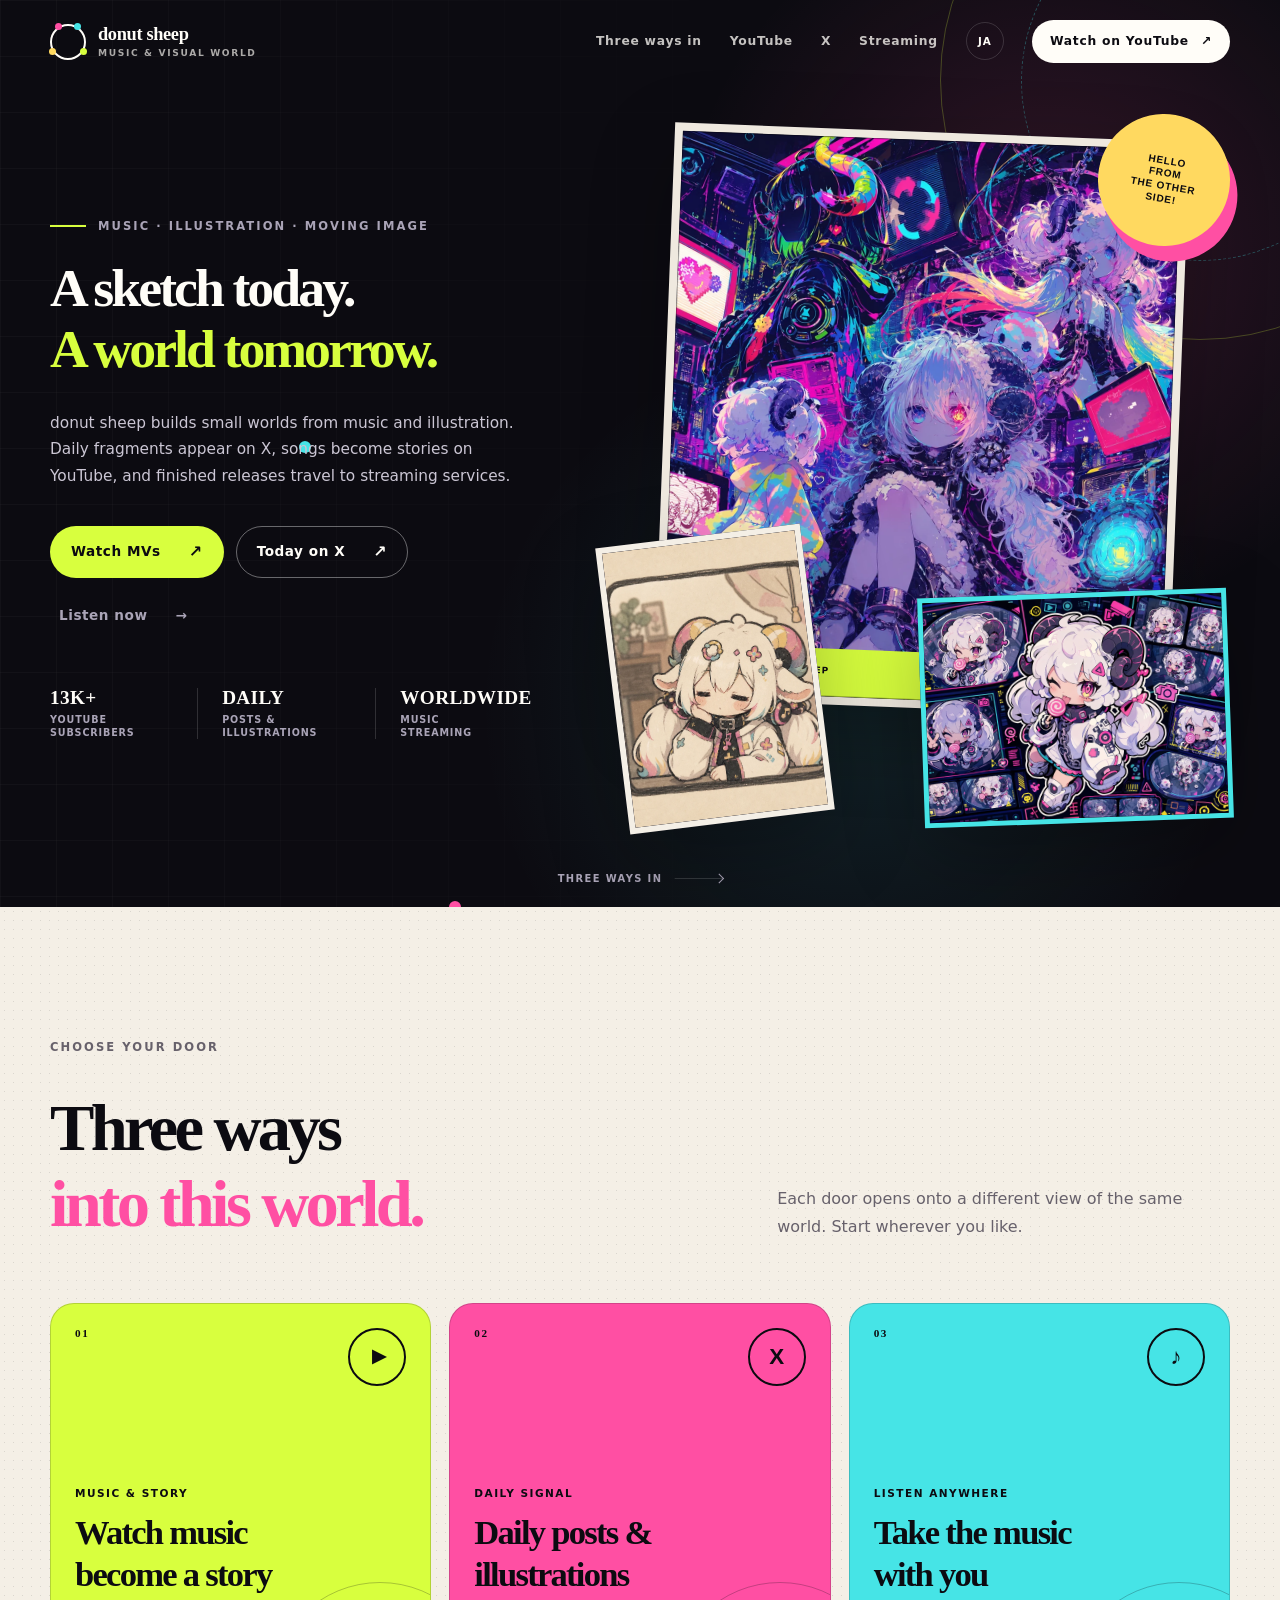
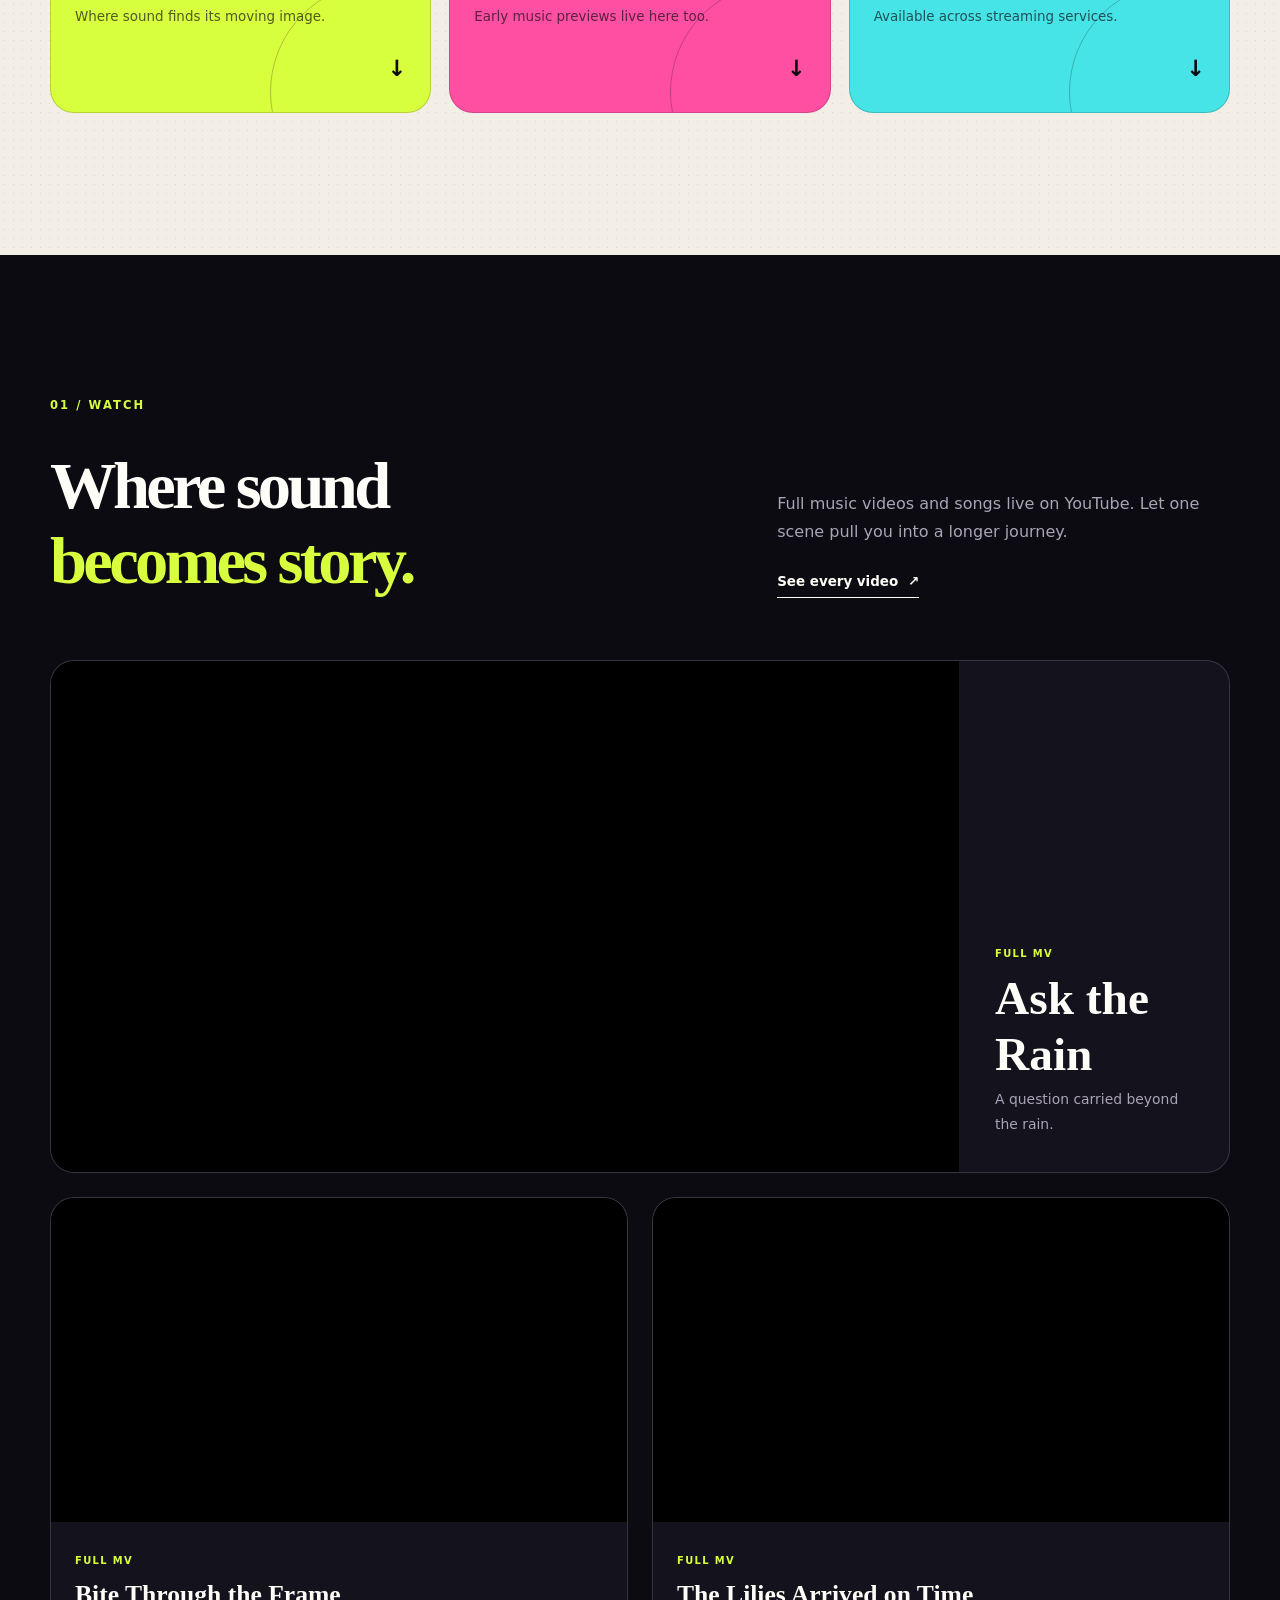
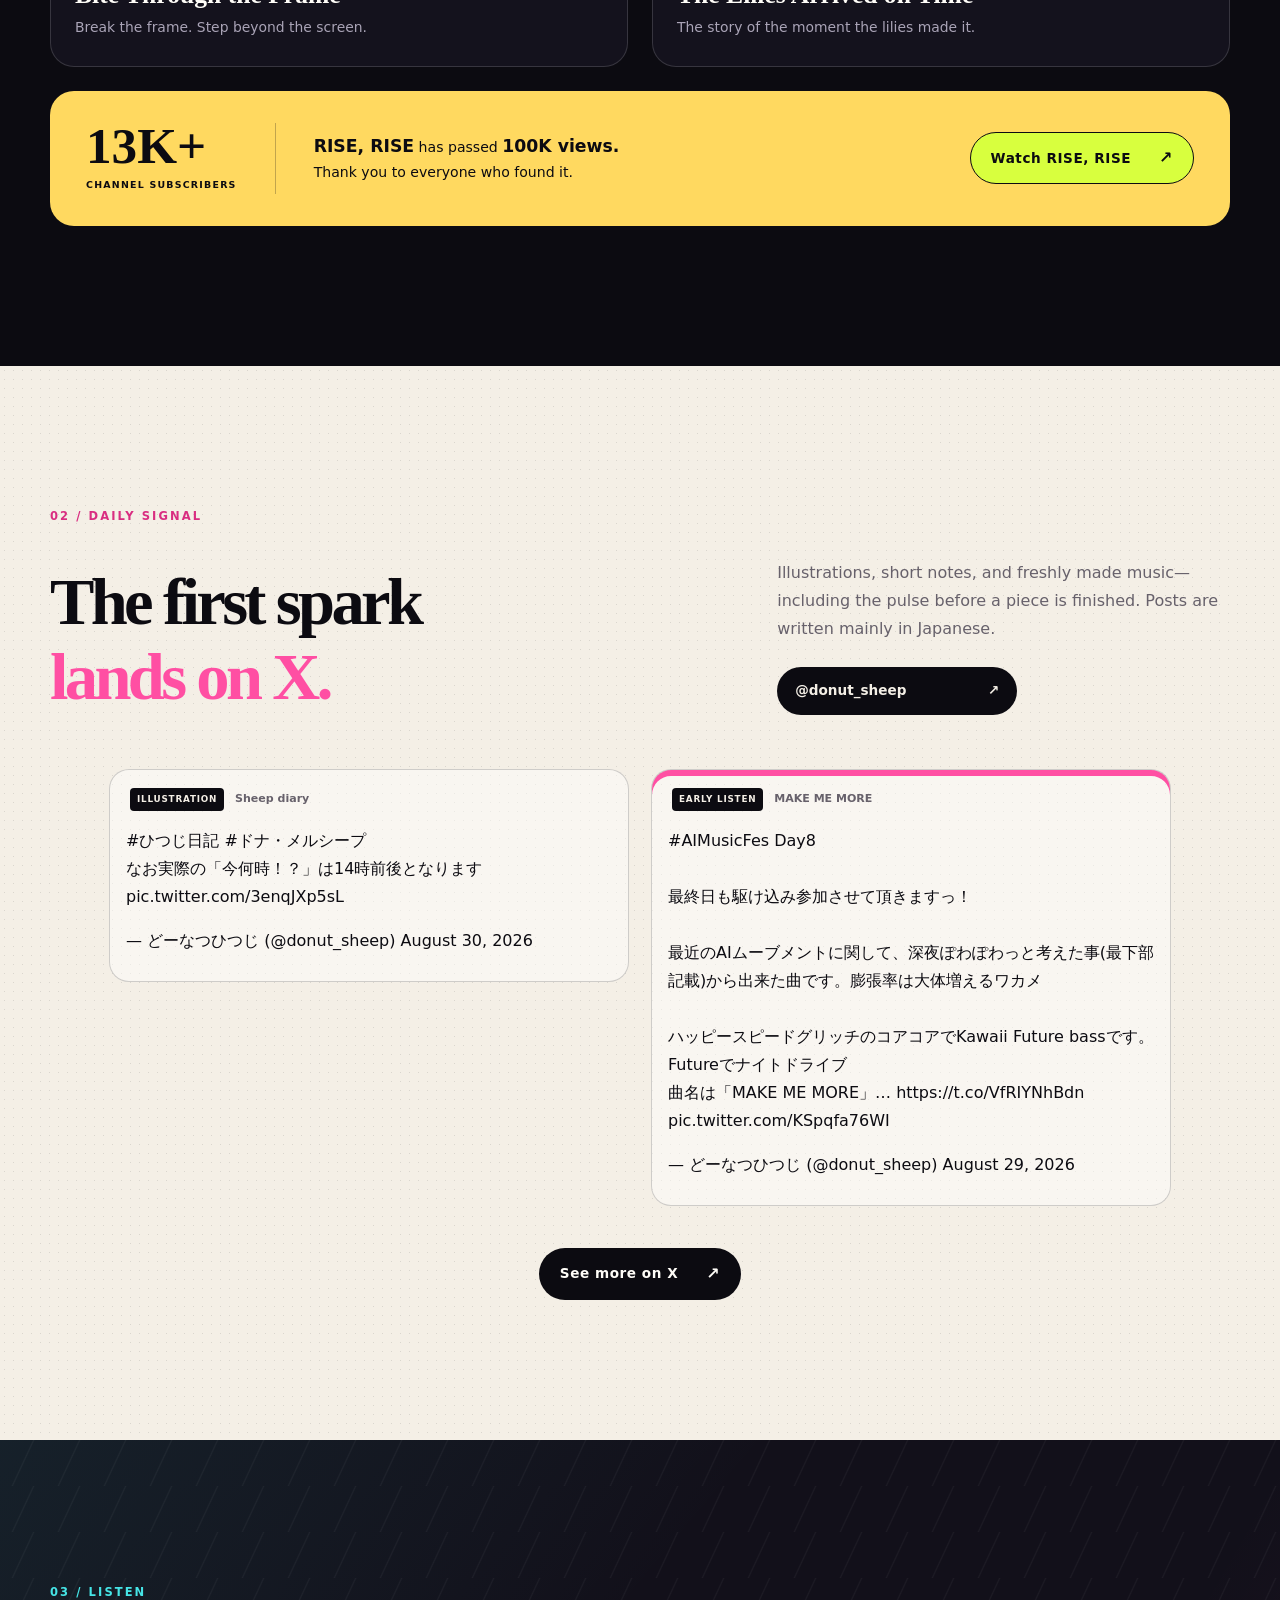
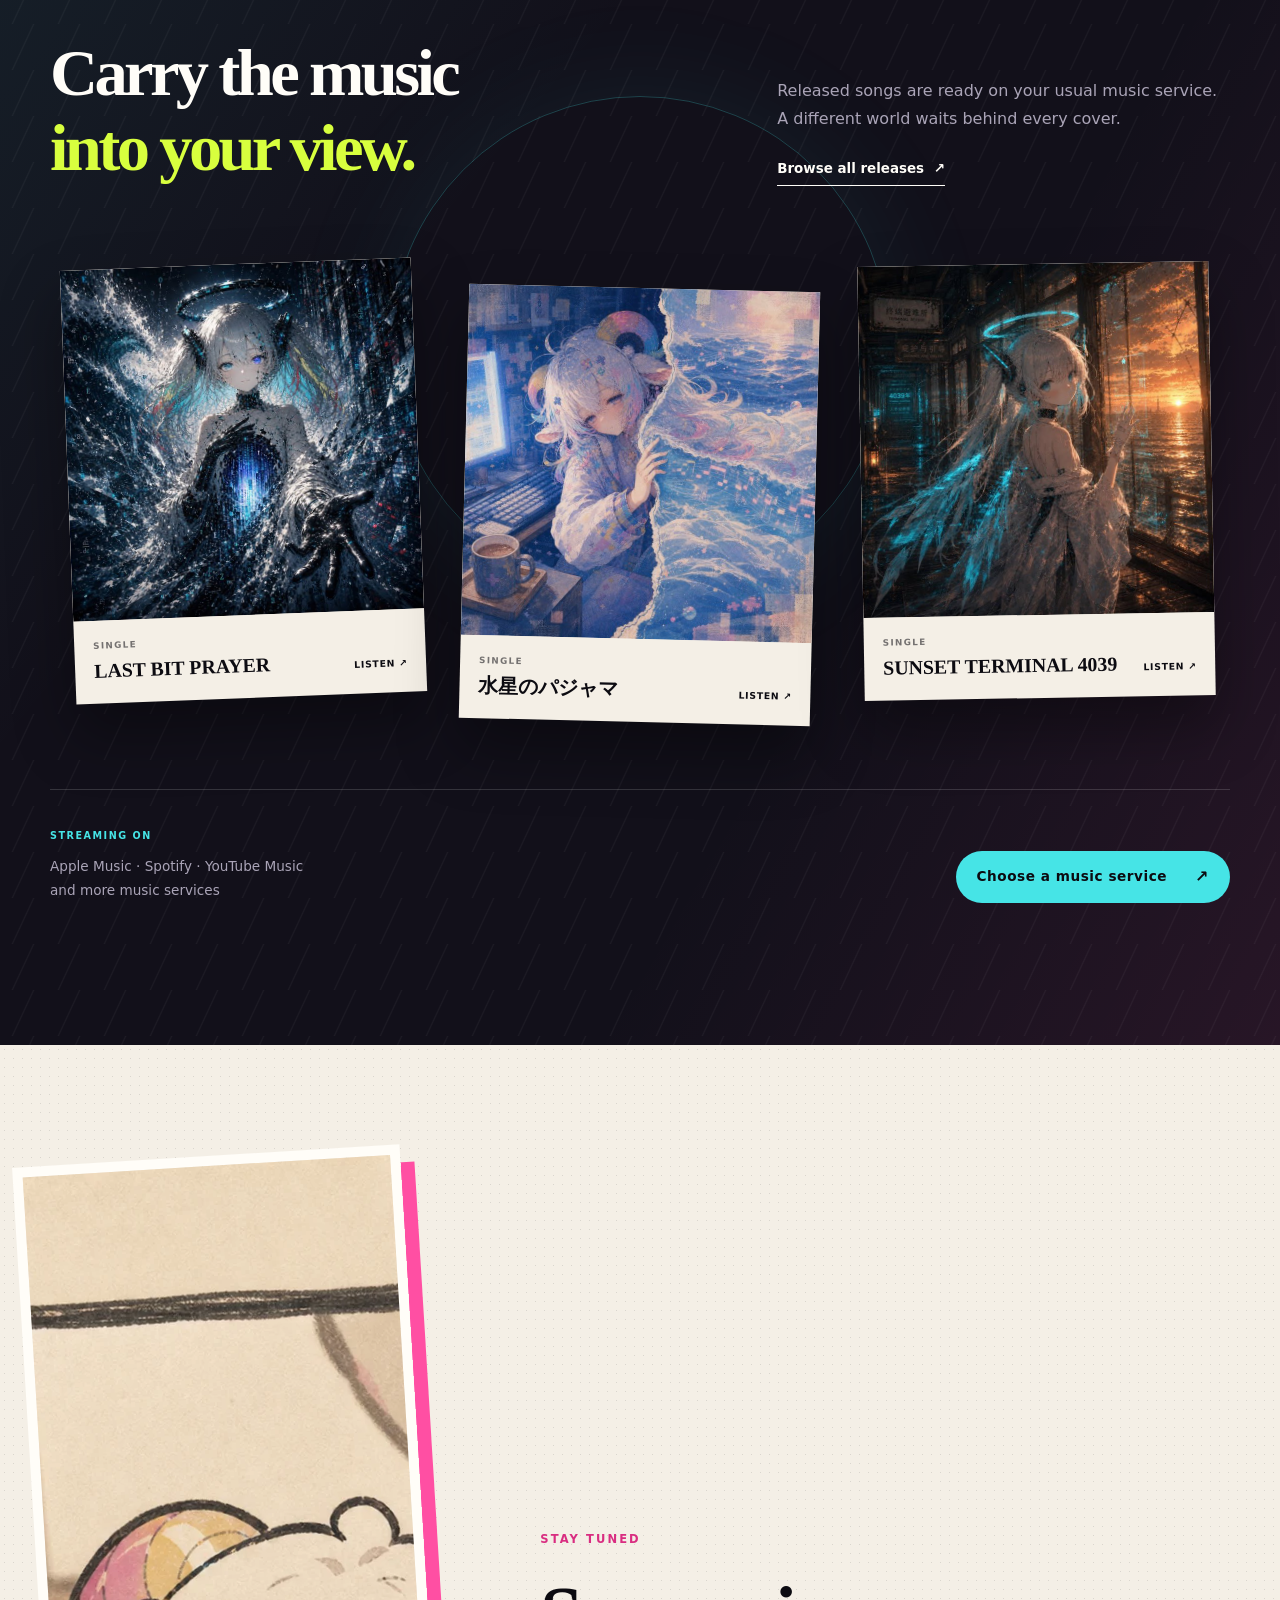
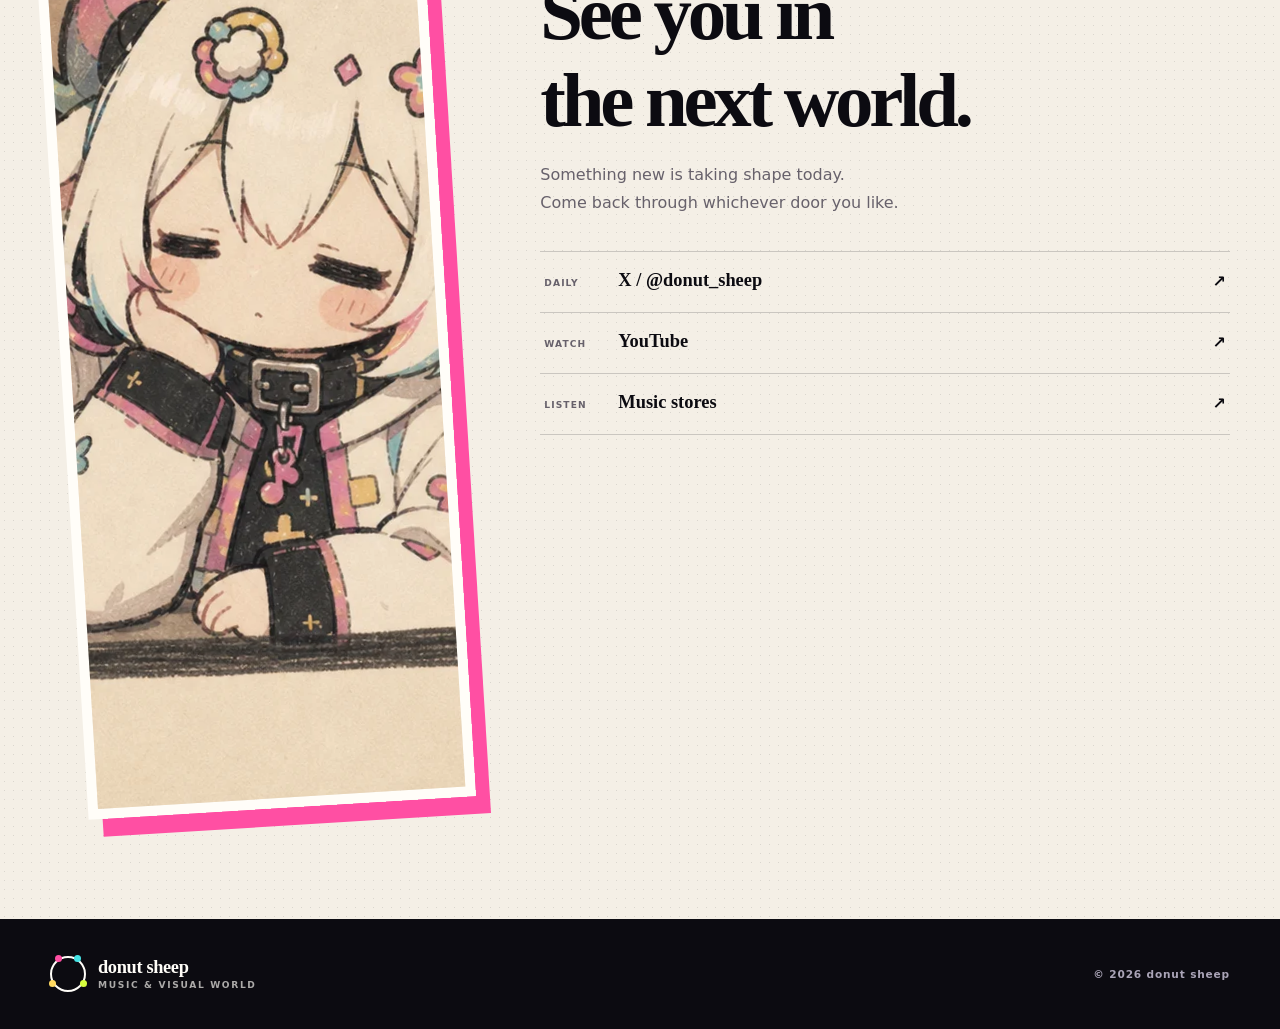
==== en/index.html @ 9e6d1c97 "feat: refocus landing page and add English version" ====
<!doctype html>
<html lang="en">
<head>
  <meta charset="utf-8">
  <meta name="viewport" content="width=device-width, initial-scale=1">
  <meta name="theme-color" content="#0b0a10">
  <meta name="description" content="The permanent portal for donut sheep: daily illustrations and early music on X, music videos on YouTube, and released songs across streaming services.">
  <meta property="og:type" content="website">
  <meta property="og:locale" content="en_US">
  <meta property="og:locale:alternate" content="ja_JP">
  <meta property="og:site_name" content="donut sheep">
  <meta property="og:title" content="donut sheep — A sketch today. A world tomorrow.">
  <meta property="og:description" content="Illustration, music videos, and streaming releases. Three ways into the world of donut sheep.">
  <meta property="og:url" content="https://donut-hitsuji.github.io/donut-sheep-activity-repo/en/">
  <meta property="og:image" content="https://donut-hitsuji.github.io/donut-sheep-activity-repo/assets/dona/dona-multiverse.webp">
  <meta name="twitter:card" content="summary_large_image">
  <meta name="twitter:title" content="donut sheep — A sketch today. A world tomorrow.">
  <meta name="twitter:description" content="X, YouTube, and music streaming. Three ways into the world of donut sheep.">
  <meta name="twitter:image" content="https://donut-hitsuji.github.io/donut-sheep-activity-repo/assets/dona/dona-multiverse.webp">
  <link rel="canonical" href="https://donut-hitsuji.github.io/donut-sheep-activity-repo/en/">
  <link rel="alternate" hreflang="ja" href="https://donut-hitsuji.github.io/donut-sheep-activity-repo/">
  <link rel="alternate" hreflang="en" href="https://donut-hitsuji.github.io/donut-sheep-activity-repo/en/">
  <link rel="alternate" hreflang="x-default" href="https://donut-hitsuji.github.io/donut-sheep-activity-repo/">
  <link rel="icon" href="../favicon.ico">
  <link rel="preload" href="../assets/dona/dona-multiverse.webp" as="image">
  <link rel="stylesheet" href="../assets/landing.css">
  <script src="../assets/landing.js" defer></script>
  <script type="application/ld+json">
  {
    "@context": "https://schema.org",
    "@type": "MusicGroup",
    "name": "donut sheep",
    "alternateName": "どーなつひつじ",
    "url": "https://donut-hitsuji.github.io/donut-sheep-activity-repo/en/",
    "image": "https://donut-hitsuji.github.io/donut-sheep-activity-repo/assets/dona/dona-multiverse.webp",
    "sameAs": [
      "https://x.com/donut_sheep",
      "https://www.youtube.com/@donutsheep_music",
      "https://www.tunecore.co.jp/artists/donut_hitsuji"
    ]
  }
  </script>
  <title>donut sheep — A sketch today. A world tomorrow.</title>
</head>
<body class="lang-en">
  <a class="skip-link" href="#main">Skip to content</a>

  <header class="site-header" data-header>
    <div class="nav-shell">
      <a class="brand" href="#top" aria-label="Back to the donut sheep home page">
        <span class="brand-mark" aria-hidden="true"><span></span></span>
        <span class="brand-copy"><strong>donut sheep</strong><small>MUSIC &amp; VISUAL WORLD</small></span>
      </a>
      <button class="nav-toggle" type="button" aria-label="Open menu" aria-expanded="false" aria-controls="site-nav" data-nav-toggle>
        <span></span><span></span>
      </button>
      <nav class="site-nav" id="site-nav" data-nav>
        <a href="#channels">Three ways in</a>
        <a href="#youtube">YouTube</a>
        <a href="#x-feed">X</a>
        <a href="#streaming">Streaming</a>
        <a class="language-switch" href="../" lang="ja" hreflang="ja" aria-label="日本語版を見る">JA</a>
        <a class="nav-cta" href="https://www.youtube.com/@donutsheep_music" target="_blank" rel="noopener">Watch on YouTube <span aria-hidden="true">↗</span></a>
      </nav>
    </div>
  </header>

  <main id="main">
    <section class="hero" id="top">
      <div class="hero-noise" aria-hidden="true"></div>
      <div class="hero-shell">
        <div class="hero-copy">
          <p class="eyebrow"><span></span> MUSIC · ILLUSTRATION · MOVING IMAGE</p>
          <h1><span>A sketch today.</span><br><em>A world tomorrow.</em></h1>
          <p class="hero-lead">donut sheep builds small worlds from music and illustration. Daily fragments appear on X, songs become stories on YouTube, and finished releases travel to streaming services.</p>
          <div class="hero-actions">
            <a class="button button-primary" href="https://www.youtube.com/@donutsheep_music" target="_blank" rel="noopener"><span>Watch MVs</span><b aria-hidden="true">↗</b></a>
            <a class="button button-outline" href="https://x.com/donut_sheep" target="_blank" rel="noopener"><span>Today on X</span><b aria-hidden="true">↗</b></a>
            <a class="button button-text" href="https://www.tunecore.co.jp/artists/donut_hitsuji" target="_blank" rel="noopener">Listen now <span aria-hidden="true">→</span></a>
          </div>
          <dl class="hero-facts" aria-label="At a glance">
            <div><dt>13K+</dt><dd>YouTube subscribers</dd></div>
            <div><dt>DAILY</dt><dd>posts &amp; illustrations</dd></div>
            <div><dt>WORLDWIDE</dt><dd>music streaming</dd></div>
          </dl>
        </div>

        <div class="hero-collage" aria-label="Illustration gallery featuring Dona Mer-Sheep">
          <figure class="collage-main">
            <img src="../assets/dona/dona-multiverse.webp" width="1254" height="1254" alt="Dona Mer-Sheep in a vivid cyber world">
            <figcaption><span>DONA / DONA MER-SHEEP</span><b>THE SIGNAL IS ON</b></figcaption>
          </figure>
          <figure class="collage-note">
            <img src="../assets/dona/dona-note.webp" width="1254" height="1254" alt="A sleepy Dona Mer-Sheep leaning inside a notebook frame" loading="lazy">
          </figure>
          <figure class="collage-signal">
            <img src="../assets/dona/dona-signal.webp" width="1536" height="1024" alt="Dona Mer-Sheep offering candy from inside a wall of monitors" loading="lazy">
          </figure>
          <p class="collage-sticker" aria-hidden="true">HELLO<br>FROM<br>THE OTHER<br>SIDE!</p>
        </div>
      </div>
      <a class="scroll-cue" href="#channels"><span>THREE WAYS IN</span><i aria-hidden="true"></i></a>
    </section>

    <section class="channels paper-section" id="channels">
      <div class="section-shell">
        <header class="section-heading section-heading-dark">
          <p class="kicker">CHOOSE YOUR DOOR</p>
          <h2>Three ways<br><em>into this world.</em></h2>
          <p>Each door opens onto a different view of the same world. Start wherever you like.</p>
        </header>
        <div class="channel-grid">
          <a class="channel-card channel-youtube" href="#youtube">
            <span class="channel-number">01</span>
            <span class="channel-icon channel-icon-play" aria-hidden="true">▶</span>
            <span class="channel-body"><small>MUSIC &amp; STORY</small><strong>Watch music<br>become a story</strong><em>Where sound finds its moving image.</em></span>
            <b class="channel-arrow" aria-hidden="true">↓</b>
          </a>
          <a class="channel-card channel-x" href="#x-feed">
            <span class="channel-number">02</span>
            <span class="channel-icon" aria-hidden="true">X</span>
            <span class="channel-body"><small>DAILY SIGNAL</small><strong>Daily posts &amp;<br>illustrations</strong><em>Early music previews live here too.</em></span>
            <b class="channel-arrow" aria-hidden="true">↓</b>
          </a>
          <a class="channel-card channel-stream" href="#streaming">
            <span class="channel-number">03</span>
            <span class="channel-icon" aria-hidden="true">♪</span>
            <span class="channel-body"><small>LISTEN ANYWHERE</small><strong>Take the music<br>with you</strong><em>Available across streaming services.</em></span>
            <b class="channel-arrow" aria-hidden="true">↓</b>
          </a>
        </div>
      </div>
    </section>

    <section class="youtube-section dark-section" id="youtube">
      <div class="section-shell">
        <header class="section-heading">
          <p class="kicker kicker-lime">01 / WATCH</p>
          <h2>Where sound<br><em>becomes story.</em></h2>
          <div class="heading-side">
            <p>Full music videos and songs live on YouTube. Let one scene pull you into a longer journey.</p>
            <a class="text-link" href="https://www.youtube.com/@donutsheep_music/videos" target="_blank" rel="noopener">See every video <span aria-hidden="true">↗</span></a>
          </div>
        </header>

        <div class="video-grid">
          <article class="video-card video-card-featured">
            <div class="video-frame"><iframe src="https://www.youtube-nocookie.com/embed/Y2SA6tWMG5c?rel=0" title="Ask the Rain music video" loading="lazy" allow="accelerometer; autoplay; clipboard-write; encrypted-media; gyroscope; picture-in-picture; web-share" referrerpolicy="strict-origin-when-cross-origin" allowfullscreen></iframe></div>
            <div class="video-meta"><span>FULL MV</span><h3>Ask the Rain</h3><p>A question carried beyond the rain.</p></div>
          </article>
          <article class="video-card">
            <div class="video-frame"><iframe src="https://www.youtube-nocookie.com/embed/vw3xwQUsNaE?rel=0" title="Bite Through the Frame music video" loading="lazy" allow="accelerometer; autoplay; clipboard-write; encrypted-media; gyroscope; picture-in-picture; web-share" referrerpolicy="strict-origin-when-cross-origin" allowfullscreen></iframe></div>
            <div class="video-meta"><span>FULL MV</span><h3>Bite Through the Frame</h3><p>Break the frame. Step beyond the screen.</p></div>
          </article>
          <article class="video-card">
            <div class="video-frame"><iframe src="https://www.youtube-nocookie.com/embed/_NtpHbxjMN4?rel=0" title="The Lilies Arrived on Time music video" loading="lazy" allow="accelerometer; autoplay; clipboard-write; encrypted-media; gyroscope; picture-in-picture; web-share" referrerpolicy="strict-origin-when-cross-origin" allowfullscreen></iframe></div>
            <div class="video-meta"><span>FULL MV</span><h3>The Lilies Arrived on Time</h3><p>The story of the moment the lilies made it.</p></div>
          </article>
        </div>

        <div class="youtube-proof">
          <div><strong>13K+</strong><span>CHANNEL SUBSCRIBERS</span></div>
          <p><strong>RISE, RISE</strong> has passed <strong>100K views.</strong><br>Thank you to everyone who found it.</p>
          <a class="button button-lime" href="https://www.youtube.com/watch?v=GRh164k-OS8" target="_blank" rel="noopener"><span>Watch RISE, RISE</span><b aria-hidden="true">↗</b></a>
        </div>
      </div>
    </section>

    <section class="x-section paper-section" id="x-feed">
      <div class="section-shell">
        <header class="section-heading section-heading-dark x-heading">
          <p class="kicker kicker-pink">02 / DAILY SIGNAL</p>
          <h2>The first spark<br><em>lands on X.</em></h2>
          <div class="heading-side">
            <p>Illustrations, short notes, and freshly made music—including the pulse before a piece is finished. Posts are written mainly in Japanese.</p>
            <a class="account-chip" href="https://x.com/donut_sheep" target="_blank" rel="noopener"><span>@donut_sheep</span><b aria-hidden="true">↗</b></a>
          </div>
        </header>

        <div class="x-post-grid">
          <article class="x-post-card">
            <p class="post-label"><span>ILLUSTRATION</span> Sheep diary</p>
            <blockquote class="twitter-tweet" data-dnt="true" data-theme="light" data-lang="en"><p lang="ja" dir="ltr"><a href="https://x.com/hashtag/%E3%81%B2%E3%81%A4%E3%81%98%E6%97%A5%E8%A8%98?src=hash&amp;ref_src=twsrc%5Etfw">#ひつじ日記</a> <a href="https://x.com/hashtag/%E3%83%89%E3%83%8A%E3%83%BB%E3%83%A1%E3%83%AB%E3%82%B7%E3%83%BC%E3%83%97?src=hash&amp;ref_src=twsrc%5Etfw">#ドナ・メルシープ</a><br>なお実際の「今何時！？」は14時前後となります <a href="https://t.co/3enqJXp5sL">pic.twitter.com/3enqJXp5sL</a></p>&mdash; どーなつひつじ (@donut_sheep) <a href="https://x.com/donut_sheep/status/2093960059017724101?ref_src=twsrc%5Etfw">August 30, 2026</a></blockquote>
          </article>
          <article class="x-post-card x-post-card-accent">
            <p class="post-label"><span>EARLY LISTEN</span> MAKE ME MORE</p>
            <blockquote class="twitter-tweet" data-dnt="true" data-theme="light" data-lang="en"><p lang="ja" dir="ltr"><a href="https://x.com/hashtag/AIMusicFes?src=hash&amp;ref_src=twsrc%5Etfw">#AIMusicFes</a> Day8<br><br>最終日も駆け込み参加させて頂きますっ！<br><br>最近のAIムーブメントに関して、深夜ぽわぽわっと考えた事(最下部記載)から出来た曲です。膨張率は大体増えるワカメ<br><br>ハッピースピードグリッチのコアコアでKawaii Future bassです。Futureでナイトドライブ<br>曲名は「MAKE ME MORE」… <a href="https://t.co/VfRIYNhBdn">https://t.co/VfRIYNhBdn</a> <a href="https://t.co/KSpqfa76WI">pic.twitter.com/KSpqfa76WI</a></p>&mdash; どーなつひつじ (@donut_sheep) <a href="https://x.com/donut_sheep/status/2093715077937664125?ref_src=twsrc%5Etfw">August 29, 2026</a></blockquote>
          </article>
        </div>
        <p class="section-center-link"><a class="button button-dark" href="https://x.com/donut_sheep" target="_blank" rel="noopener"><span>See more on X</span><b aria-hidden="true">↗</b></a></p>
      </div>
    </section>

    <section class="streaming-section" id="streaming">
      <div class="streaming-glow" aria-hidden="true"></div>
      <div class="section-shell">
        <header class="section-heading">
          <p class="kicker kicker-cyan">03 / LISTEN</p>
          <h2>Carry the music<br><em>into your view.</em></h2>
          <div class="heading-side">
            <p>Released songs are ready on your usual music service. A different world waits behind every cover.</p>
            <a class="text-link" href="https://www.tunecore.co.jp/artists/donut_hitsuji" target="_blank" rel="noopener">Browse all releases <span aria-hidden="true">↗</span></a>
          </div>
        </header>

        <div class="release-grid">
          <a class="release-card release-card-a" href="https://linkco.re/8hcnBE9p?lang=ja" target="_blank" rel="noopener">
            <span class="release-art"><img src="../assets/release-art/OLAK5uy_k2lK2apXVspgNfrH7mbXwImaehf9rbJa4.jpg" width="600" height="600" alt="LAST BIT PRAYER cover art" loading="lazy"></span>
            <span class="release-copy"><small>SINGLE</small><strong>LAST BIT PRAYER</strong><em>LISTEN ↗</em></span>
          </a>
          <a class="release-card release-card-b" href="https://linkco.re/3hMCvhb0?lang=ja" target="_blank" rel="noopener">
            <span class="release-art"><img src="../assets/release-art/OLAK5uy_lbgqALKTdUGuzrY-7KMrXE81p32pK1Hj0.jpg" width="600" height="600" alt="水星のパジャマ cover art" loading="lazy"></span>
            <span class="release-copy"><small>SINGLE</small><strong>水星のパジャマ</strong><em>LISTEN ↗</em></span>
          </a>
          <a class="release-card release-card-c" href="https://linkco.re/1Mv2DfB9?lang=ja" target="_blank" rel="noopener">
            <span class="release-art"><img src="../assets/release-art/OLAK5uy_kS2SrZ3tnEMLHogoIgh3OvYpsSu4DKW_o.jpg" width="600" height="600" alt="SUNSET TERMINAL 4039 cover art" loading="lazy"></span>
            <span class="release-copy"><small>SINGLE</small><strong>SUNSET TERMINAL 4039</strong><em>LISTEN ↗</em></span>
          </a>
        </div>

        <div class="store-cta">
          <div><span>STREAMING ON</span><p>Apple Music · Spotify · YouTube Music<br>and more music services</p></div>
          <a class="button button-cyan" href="https://www.tunecore.co.jp/artists/donut_hitsuji" target="_blank" rel="noopener"><span>Choose a music service</span><b aria-hidden="true">↗</b></a>
        </div>
      </div>
    </section>

    <section class="closing paper-section">
      <div class="closing-shell">
        <img class="closing-dona" src="../assets/dona/dona-note.webp" width="1254" height="1254" alt="Dona Mer-Sheep looking toward the viewer" loading="lazy">
        <div class="closing-copy">
          <p class="kicker kicker-pink">STAY TUNED</p>
          <h2>See you in<br>the next world.</h2>
          <p>Something new is taking shape today.<br>Come back through whichever door you like.</p>
          <div class="closing-links">
            <a href="https://x.com/donut_sheep" target="_blank" rel="noopener"><span><small>DAILY</small><strong>X / @donut_sheep</strong></span><b>↗</b></a>
            <a href="https://www.youtube.com/@donutsheep_music" target="_blank" rel="noopener"><span><small>WATCH</small><strong>YouTube</strong></span><b>↗</b></a>
            <a href="https://www.tunecore.co.jp/artists/donut_hitsuji" target="_blank" rel="noopener"><span><small>LISTEN</small><strong>Music stores</strong></span><b>↗</b></a>
          </div>
        </div>
      </div>
    </section>
  </main>

  <footer class="site-footer">
    <a class="brand footer-brand" href="#top"><span class="brand-mark" aria-hidden="true"><span></span></span><span class="brand-copy"><strong>donut sheep</strong><small>MUSIC &amp; VISUAL WORLD</small></span></a>
    <p>© <span data-year></span> donut sheep</p>
  </footer>

  <script async src="https://platform.twitter.com/widgets.js" charset="utf-8"></script>
</body>
</html>
---- assets/landing.css ----
:root {
  --ink: #0c0b11;
  --ink-soft: #181622;
  --paper: #f4efe6;
  --paper-deep: #e7dfd2;
  --white: #fffdf8;
  --muted-dark: #aaa4b7;
  --muted-paper: #67616b;
  --lime: #d8ff3e;
  --pink: #ff4fa3;
  --cyan: #46e4e6;
  --yellow: #ffd960;
  --coral: #ff704f;
  --line-dark: rgba(255, 255, 255, .15);
  --line-paper: rgba(12, 11, 17, .18);
  --shell: min(1180px, calc(100vw - 48px));
  --radius: 24px;
  --shadow: 0 28px 80px rgba(0, 0, 0, .25);
}

*, *::before, *::after { box-sizing: border-box; }

html {
  scroll-behavior: smooth;
  scroll-padding-top: 84px;
}

body {
  margin: 0;
  color: var(--white);
  background: var(--ink);
  font-family: "Yu Gothic", "Hiragino Kaku Gothic ProN", "Noto Sans JP", system-ui, sans-serif;
  font-size: 16px;
  line-height: 1.75;
  overflow-x: hidden;
  -webkit-font-smoothing: antialiased;
}

body.nav-open { overflow: hidden; }

a { color: inherit; text-decoration: none; }
img { display: block; max-width: 100%; }
button, input { font: inherit; }

.skip-link {
  position: fixed;
  top: 10px;
  left: 10px;
  z-index: 1000;
  padding: 10px 16px;
  color: var(--ink);
  background: var(--lime);
  border-radius: 999px;
  transform: translateY(-160%);
  transition: transform .2s ease;
}
.skip-link:focus { transform: none; }

.site-header {
  position: fixed;
  inset: 0 0 auto;
  z-index: 100;
  height: 84px;
  border-bottom: 1px solid transparent;
  transition: background .25s ease, border-color .25s ease, backdrop-filter .25s ease;
}

.site-header.is-scrolled {
  background: rgba(12, 11, 17, .86);
  border-color: var(--line-dark);
  backdrop-filter: blur(16px);
}

.nav-shell {
  width: var(--shell);
  height: 100%;
  margin: 0 auto;
  display: flex;
  align-items: center;
  justify-content: space-between;
  gap: 32px;
}

.brand {
  display: inline-flex;
  align-items: center;
  gap: 12px;
  min-width: max-content;
}

.brand-mark {
  width: 36px;
  height: 36px;
  display: grid;
  place-items: center;
  border: 2px solid currentColor;
  border-radius: 50%;
  position: relative;
}

.brand-mark::before,
.brand-mark::after,
.brand-mark span::before,
.brand-mark span::after {
  content: "";
  position: absolute;
  width: 7px;
  height: 7px;
  border-radius: 50%;
  background: var(--pink);
}
.brand-mark::before { top: -3px; left: 3px; }
.brand-mark::after { top: -3px; right: 3px; background: var(--cyan); }
.brand-mark span::before { bottom: 3px; left: -3px; background: var(--yellow); }
.brand-mark span::after { bottom: 3px; right: -3px; background: var(--lime); }

.brand-copy { display: grid; line-height: 1; gap: 5px; }
.brand-copy strong {
  font-family: Georgia, "Times New Roman", serif;
  font-size: 1.15rem;
  font-weight: 700;
  letter-spacing: -.02em;
}
.brand-copy small { font-size: .57rem; font-weight: 800; letter-spacing: .18em; opacity: .66; }

.site-nav { display: flex; align-items: center; gap: 28px; }
.site-nav > a { font-size: .77rem; font-weight: 700; letter-spacing: .06em; opacity: .76; transition: opacity .2s ease, color .2s ease; }
.site-nav > a:hover { opacity: 1; color: var(--lime); }
.site-nav > .language-switch {
  width: 38px;
  height: 38px;
  display: grid;
  place-items: center;
  opacity: 1;
  border: 1px solid var(--line-dark);
  border-radius: 50%;
  font-size: .65rem;
  letter-spacing: .08em;
}
.site-nav > .language-switch:hover { color: var(--ink); background: var(--cyan); border-color: var(--cyan); }
.site-nav .nav-cta {
  opacity: 1;
  padding: 11px 18px;
  color: var(--ink);
  background: var(--white);
  border-radius: 999px;
}
.site-nav .nav-cta:hover { color: var(--ink); background: var(--lime); }
.nav-cta span { margin-left: 7px; }

.nav-toggle {
  display: none;
  width: 46px;
  height: 46px;
  padding: 0;
  color: inherit;
  background: transparent;
  border: 1px solid var(--line-dark);
  border-radius: 50%;
}
.nav-toggle span { display: block; width: 19px; height: 2px; margin: 5px auto; background: currentColor; transition: transform .2s ease; }
.nav-toggle[aria-expanded="true"] span:first-child { transform: translateY(3.5px) rotate(45deg); }
.nav-toggle[aria-expanded="true"] span:last-child { transform: translateY(-3.5px) rotate(-45deg); }

.hero {
  min-height: 880px;
  position: relative;
  display: grid;
  align-items: center;
  padding: 132px 0 84px;
  isolation: isolate;
  overflow: hidden;
  background:
    radial-gradient(circle at 82% 28%, rgba(255, 79, 163, .16), transparent 30%),
    radial-gradient(circle at 67% 78%, rgba(70, 228, 230, .11), transparent 34%),
    var(--ink);
}

.hero::before {
  content: "";
  position: absolute;
  z-index: -2;
  inset: 0;
  opacity: .12;
  background-image: linear-gradient(rgba(255,255,255,.25) 1px, transparent 1px), linear-gradient(90deg, rgba(255,255,255,.25) 1px, transparent 1px);
  background-size: 56px 56px;
  mask-image: linear-gradient(90deg, #000, transparent 62%);
}

.hero-noise,
.hero-noise::before,
.hero-noise::after {
  position: absolute;
  z-index: -1;
  border-radius: 50%;
  pointer-events: none;
}
.hero-noise { width: 520px; height: 520px; right: -180px; top: -180px; border: 1px solid rgba(216,255,62,.24); }
.hero-noise::before { content: ""; width: 360px; height: 360px; inset: 80px; border: 1px dashed rgba(70,228,230,.3); }
.hero-noise::after { content: ""; width: 12px; height: 12px; left: 68px; bottom: 46px; background: var(--lime); box-shadow: -560px 620px 0 var(--pink), -710px 160px 0 var(--cyan); }

.hero-shell {
  width: var(--shell);
  margin: 0 auto;
  display: grid;
  grid-template-columns: minmax(360px, .88fr) minmax(520px, 1.12fr);
  align-items: center;
  gap: clamp(38px, 6vw, 94px);
}

.hero-copy { min-width: 0; position: relative; z-index: 3; }
.eyebrow, .kicker {
  margin: 0 0 22px;
  font-size: .72rem;
  font-weight: 900;
  letter-spacing: .18em;
}
.eyebrow { display: flex; align-items: center; gap: 12px; color: var(--muted-dark); }
.eyebrow span { display: block; width: 36px; height: 2px; background: var(--lime); }
.hero h1,
.section-heading h2,
.closing-copy h2 {
  margin: 0;
  font-family: "Yu Mincho", "Hiragino Mincho ProN", Georgia, serif;
  font-weight: 600;
  letter-spacing: -.055em;
  line-height: 1.13;
}
.hero h1 { font-size: clamp(3.25rem, 4.2vw, 4.65rem); }
.hero h1 > span,
.hero h1 > em { display: inline-block; white-space: nowrap; }
.hero h1 em, .section-heading h2 em { color: var(--lime); font-style: normal; }
.hero-lead { max-width: 590px; margin: 30px 0 0; color: #cbc6d4; font-size: clamp(.96rem, 1.2vw, 1.08rem); }

.hero-actions { display: flex; flex-wrap: wrap; align-items: center; gap: 12px; margin-top: 36px; }
.button {
  min-height: 52px;
  padding: 0 20px;
  display: inline-flex;
  align-items: center;
  justify-content: space-between;
  gap: 28px;
  border: 1px solid transparent;
  border-radius: 999px;
  font-size: .85rem;
  font-weight: 800;
  letter-spacing: .04em;
  transition: transform .2s ease, background .2s ease, color .2s ease, border-color .2s ease;
}
.button:hover { transform: translateY(-2px); }
.button b { font-size: 1rem; }
.button-primary { min-width: 148px; color: var(--ink); background: var(--lime); }
.button-primary:hover { background: var(--white); }
.button-outline { min-width: 166px; color: var(--white); border-color: rgba(255,255,255,.38); }
.button-outline:hover { color: var(--ink); background: var(--white); border-color: var(--white); }
.button-text { padding-inline: 8px; color: var(--muted-dark); }
.button-text:hover { color: var(--cyan); }

.hero-facts { display: flex; gap: 0; margin: 46px 0 0; }
.hero-facts div { min-width: 122px; padding: 0 24px; border-left: 1px solid var(--line-dark); }
.hero-facts div:first-child { padding-left: 0; border-left: 0; }
.hero-facts dt { color: var(--white); font: 800 1.2rem/1 Georgia, serif; letter-spacing: .02em; }
.hero-facts dd { margin: 7px 0 0; color: var(--muted-dark); font-size: .6rem; font-weight: 800; letter-spacing: .09em; line-height: 1.3; text-transform: uppercase; }

.hero-collage {
  height: clamp(580px, 54vw, 720px);
  display: grid;
  grid-template-columns: repeat(12, 1fr);
  grid-template-rows: repeat(12, 1fr);
  position: relative;
}
.hero-collage figure { margin: 0; position: relative; overflow: hidden; background: var(--ink-soft); box-shadow: var(--shadow); }
.hero-collage img { width: 100%; height: 100%; object-fit: cover; }
.collage-main { grid-column: 2 / 12; grid-row: 1 / 11; transform: rotate(2.2deg); border: 8px solid #efe9df; }
.collage-main::after {
  content: "";
  position: absolute;
  inset: 0;
  box-shadow: inset 0 0 0 1px rgba(0,0,0,.3);
  pointer-events: none;
}
.collage-main figcaption {
  position: absolute;
  inset: auto 0 0;
  padding: 15px 18px;
  display: flex;
  justify-content: space-between;
  gap: 12px;
  color: var(--ink);
  background: var(--lime);
  font-size: .56rem;
  font-weight: 900;
  letter-spacing: .1em;
}
.collage-main figcaption b { font-size: .65rem; }
.collage-note { grid-column: 1 / 5; grid-row: 8 / 13; z-index: 3; transform: rotate(-7deg); border: 6px solid var(--paper); }
.collage-signal { grid-column: 7 / 13; grid-row: 9 / 13; z-index: 4; transform: rotate(-2deg); border: 5px solid var(--cyan); }
.collage-sticker {
  grid-column: 9 / 13;
  grid-row: 1 / 4;
  z-index: 5;
  width: 132px;
  height: 132px;
  margin: -18px 0 0 auto;
  display: grid;
  place-content: center;
  color: var(--ink);
  background: var(--yellow);
  border-radius: 50%;
  font: 900 .63rem/1.25 "Yu Gothic", sans-serif;
  letter-spacing: .08em;
  text-align: center;
  transform: rotate(10deg);
  box-shadow: 10px 14px 0 var(--pink);
}

.scroll-cue {
  position: absolute;
  left: 50%;
  bottom: 20px;
  transform: translateX(-50%);
  display: flex;
  align-items: center;
  gap: 12px;
  color: var(--muted-dark);
  font-size: .62rem;
  font-weight: 800;
  letter-spacing: .14em;
}
.scroll-cue i { width: 48px; height: 1px; background: var(--line-dark); position: relative; }
.scroll-cue i::after { content: ""; position: absolute; right: 0; top: -3px; width: 7px; height: 7px; border-right: 1px solid; border-bottom: 1px solid; transform: rotate(-45deg); }

.section-shell { width: var(--shell); margin: 0 auto; }
.paper-section {
  color: var(--ink);
  background-color: var(--paper);
  background-image: radial-gradient(rgba(12, 11, 17, .11) .7px, transparent .7px);
  background-size: 9px 9px;
}
.dark-section { background: var(--ink); }

.channels { padding: 130px 0 142px; }
.section-heading {
  margin-bottom: 62px;
  display: grid;
  grid-template-columns: 1.2fr .8fr;
  align-items: end;
  gap: 48px;
}
.section-heading .kicker { grid-column: 1 / -1; margin-bottom: -15px; color: var(--muted-dark); }
.section-heading h2 { font-size: clamp(2.9rem, 5.2vw, 5.6rem); }
.section-heading > p:last-child,
.heading-side > p { max-width: 470px; margin: 0; color: var(--muted-dark); }
.section-heading-dark .kicker,
.section-heading-dark > p:last-child,
.section-heading-dark .heading-side > p { color: var(--muted-paper); }
.section-heading-dark h2 em { color: var(--pink); }
.heading-side { display: grid; gap: 24px; justify-items: start; }
.kicker-lime { color: var(--lime) !important; }
.kicker-pink { color: #d92d81 !important; }
.kicker-cyan { color: var(--cyan) !important; }

.channel-grid { display: grid; grid-template-columns: repeat(3, 1fr); gap: 18px; }
.channel-card {
  min-height: 410px;
  padding: 24px;
  display: grid;
  grid-template-columns: 1fr auto;
  grid-template-rows: auto 1fr auto;
  position: relative;
  overflow: hidden;
  border: 1px solid var(--line-paper);
  border-radius: var(--radius);
  transition: transform .25s ease, box-shadow .25s ease;
}
.channel-card::before { content: ""; position: absolute; inset: auto -60px -90px auto; width: 220px; height: 220px; border: 1px solid rgba(12,11,17,.24); border-radius: 50%; }
.channel-card:hover { transform: translateY(-8px) rotate(-.35deg); box-shadow: 0 24px 50px rgba(12,11,17,.14); }
.channel-x { background: var(--pink); }
.channel-youtube { background: var(--lime); }
.channel-stream { background: var(--cyan); }
.channel-number { font: 800 .7rem/1 Georgia, serif; letter-spacing: .14em; }
.channel-icon { width: 58px; height: 58px; display: grid; place-items: center; border: 2px solid var(--ink); border-radius: 50%; font: 900 1.4rem/1 Arial, sans-serif; }
.channel-icon-play { padding-left: 4px; font-size: 1.1rem; }
.channel-body { grid-column: 1 / -1; align-self: end; display: grid; gap: 10px; }
.channel-body small { font-size: .66rem; font-weight: 900; letter-spacing: .14em; }
.channel-body strong { font-family: "Yu Mincho", serif; font-size: clamp(2rem, 2.7vw, 2.75rem); line-height: 1.2; letter-spacing: -.05em; }
.channel-body em { font-style: normal; font-size: .84rem; opacity: .67; }
.channel-arrow { grid-column: 2; justify-self: end; margin-top: 20px; font-size: 1.4rem; }

.youtube-section { padding: 140px 0; }
.text-link { display: inline-flex; gap: 10px; align-items: center; padding-bottom: 4px; border-bottom: 1px solid currentColor; font-size: .84rem; font-weight: 800; }
.text-link:hover { color: var(--lime); }
.video-grid { display: grid; grid-template-columns: repeat(2, 1fr); gap: 24px; }
.video-card { overflow: hidden; background: #14121d; border: 1px solid var(--line-dark); border-radius: var(--radius); }
.video-card-featured { grid-column: 1 / -1; display: grid; grid-template-columns: minmax(0, 1.55fr) minmax(270px, .45fr); }
.video-frame { aspect-ratio: 16 / 9; background: #000; }
.video-frame iframe { width: 100%; height: 100%; display: block; border: 0; }
.video-meta { padding: 23px 24px 27px; }
.video-card-featured .video-meta { padding: 36px; display: flex; flex-direction: column; justify-content: flex-end; }
.video-meta span { color: var(--lime); font-size: .62rem; font-weight: 900; letter-spacing: .14em; }
.video-meta h3 { margin: 7px 0 4px; font: 700 clamp(1.25rem, 2vw, 2rem)/1.2 Georgia, serif; }
.video-card-featured .video-meta h3 { font-size: clamp(2.1rem, 3.7vw, 4rem); }
.video-meta p { margin: 0; color: var(--muted-dark); font-size: .87rem; }

.youtube-proof {
  margin-top: 24px;
  padding: 32px 36px;
  display: grid;
  grid-template-columns: auto 1fr auto;
  align-items: center;
  gap: 38px;
  color: var(--ink);
  background: var(--yellow);
  border-radius: var(--radius);
}
.youtube-proof > div { display: grid; border-right: 1px solid rgba(12,11,17,.25); padding-right: 38px; }
.youtube-proof > div strong { font: 800 clamp(2.5rem, 4vw, 4.3rem)/.9 Georgia, serif; }
.youtube-proof > div span { margin-top: 8px; font-size: .59rem; font-weight: 900; letter-spacing: .13em; }
.youtube-proof p { margin: 0; font-size: .88rem; line-height: 1.7; }
.youtube-proof p strong { font-size: 1.08rem; }
.button-lime { color: var(--ink); background: var(--lime); border-color: var(--ink); }
.button-lime:hover { background: var(--white); }

.x-section { padding: 140px 0; }
.x-heading { margin-bottom: 54px; }
.account-chip { display: flex; align-items: center; justify-content: space-between; gap: 44px; min-width: 240px; padding: 12px 18px; color: var(--paper); background: var(--ink); border-radius: 999px; font-size: .85rem; font-weight: 900; }
.account-chip:hover { background: #d92d81; }
.x-post-grid { display: grid; grid-template-columns: repeat(2, minmax(0, 520px)); justify-content: center; gap: 22px; align-items: start; }
.x-post-card { min-width: 0; padding: 18px 16px 10px; background: rgba(255,255,255,.46); border: 1px solid var(--line-paper); border-radius: 20px; }
.x-post-card-accent { box-shadow: inset 0 6px 0 var(--pink); }
.post-label { margin: 0 4px 12px; font-size: .69rem; font-weight: 800; color: var(--muted-paper); }
.post-label span { display: inline-block; margin-right: 7px; padding: 4px 7px; color: var(--paper); background: var(--ink); border-radius: 4px; font-size: .55rem; letter-spacing: .09em; }
.twitter-tweet { margin-inline: auto !important; }
.section-center-link { margin: 42px 0 0; text-align: center; }
.button-dark { min-width: 190px; color: var(--white); background: var(--ink); }
.button-dark:hover { color: var(--ink); background: var(--pink); }

.streaming-section {
  position: relative;
  padding: 142px 0;
  overflow: hidden;
  background:
    linear-gradient(130deg, rgba(70,228,230,.08), transparent 34%),
    linear-gradient(300deg, rgba(255,79,163,.09), transparent 35%),
    #12101a;
}
.streaming-section::before { content: ""; position: absolute; inset: 0; opacity: .09; background-image: linear-gradient(115deg, transparent 48%, rgba(255,255,255,.5) 50%, transparent 52%); background-size: 46px 46px; }
.streaming-section .section-shell { position: relative; z-index: 2; }
.streaming-glow { position: absolute; width: 500px; height: 500px; left: 50%; top: 42%; border: 1px solid rgba(70,228,230,.24); border-radius: 50%; transform: translate(-50%,-50%); box-shadow: 0 0 120px rgba(70,228,230,.08); }
.release-grid { display: grid; grid-template-columns: repeat(3, 1fr); gap: clamp(20px, 3.5vw, 48px); padding: 16px 18px 30px; }
.release-card { min-width: 0; display: grid; color: var(--ink); background: var(--paper); box-shadow: 0 30px 60px rgba(0,0,0,.36); transition: transform .25s ease; }
.release-card:hover { transform: translateY(-10px) rotate(0deg) !important; }
.release-card-a { transform: rotate(-2.2deg); }
.release-card-b { transform: translateY(24px) rotate(1.4deg); }
.release-card-c { transform: rotate(-1deg); }
.release-art { aspect-ratio: 1; overflow: hidden; }
.release-art img { width: 100%; height: 100%; object-fit: cover; transition: transform .4s ease; }
.release-card:hover .release-art img { transform: scale(1.035); }
.release-copy { display: grid; grid-template-columns: 1fr auto; gap: 5px 12px; padding: 18px 19px 20px; }
.release-copy small { grid-column: 1 / -1; font-size: .55rem; font-weight: 900; letter-spacing: .15em; opacity: .55; }
.release-copy strong { min-width: 0; overflow-wrap: anywhere; font: 800 clamp(1rem, 1.55vw, 1.4rem)/1.2 Georgia, serif; }
.release-copy em { align-self: end; font-style: normal; font-size: .58rem; font-weight: 900; letter-spacing: .08em; }
.store-cta { margin-top: 62px; padding-top: 30px; display: flex; align-items: flex-end; justify-content: space-between; gap: 32px; border-top: 1px solid var(--line-dark); }
.store-cta > div > span { color: var(--cyan); font-size: .6rem; font-weight: 900; letter-spacing: .16em; }
.store-cta p { margin: 7px 0 0; color: var(--muted-dark); font-size: .85rem; }
.button-cyan { min-width: 212px; color: var(--ink); background: var(--cyan); }
.button-cyan:hover { background: var(--white); }

.closing { padding: 110px 0; }
.closing-shell { width: var(--shell); margin: 0 auto; display: grid; grid-template-columns: minmax(300px, .72fr) 1.28fr; align-items: center; gap: clamp(46px, 8vw, 120px); }
.closing-dona { width: min(100%, 440px); aspect-ratio: 1; object-fit: cover; border: 10px solid var(--white); box-shadow: 14px 18px 0 var(--pink); transform: rotate(-3.5deg); }
.closing-copy h2 { font-size: clamp(3.2rem, 6vw, 6.2rem); }
.closing-copy > p:not(.kicker) { color: var(--muted-paper); }
.closing-links { margin-top: 34px; border-top: 1px solid var(--line-paper); }
.closing-links a { display: flex; align-items: center; justify-content: space-between; gap: 24px; padding: 16px 4px; border-bottom: 1px solid var(--line-paper); transition: padding .2s ease, color .2s ease; }
.closing-links a:hover { padding-inline: 12px; color: #d92d81; }
.closing-links span { display: flex; align-items: baseline; gap: 20px; }
.closing-links small { width: 54px; font-size: .57rem; font-weight: 900; letter-spacing: .12em; color: var(--muted-paper); }
.closing-links strong { font: 800 1.15rem/1 Georgia, serif; }

.site-footer { width: var(--shell); min-height: 110px; margin: 0 auto; display: flex; align-items: center; justify-content: space-between; color: var(--muted-dark); }
.footer-brand { color: var(--white); }
.site-footer p { font-size: .66rem; font-weight: 700; letter-spacing: .08em; }

@media (max-width: 1080px) {
  .site-nav { gap: 18px; }
  .site-nav > a:not(.nav-cta):not(.language-switch) { display: none; }
  .hero-shell { grid-template-columns: .88fr 1.12fr; gap: 28px; }
  .hero-facts div { min-width: 105px; padding-inline: 16px; }
  .channel-card { min-height: 370px; }
  .video-card-featured { grid-template-columns: 1.35fr .65fr; }
}

@media (max-width: 860px) {
  :root { --shell: min(100% - 32px, 680px); }
  .site-header { height: 72px; }
  .nav-toggle { display: block; z-index: 3; }
  .site-nav {
    position: fixed;
    inset: 0;
    display: flex;
    flex-direction: column;
    justify-content: center;
    align-items: stretch;
    gap: 0;
    padding: 90px max(24px, calc((100vw - 620px) / 2));
    background: rgba(12,11,17,.98);
    transform: translateX(100%);
    transition: transform .25s ease;
  }
  .site-nav.is-open { transform: none; }
  .site-nav > a:not(.nav-cta) { display: flex; padding: 17px 4px; border-bottom: 1px solid var(--line-dark); font: 700 1.4rem/1.3 Georgia, serif; opacity: 1; }
  .site-nav > .language-switch { width: auto; height: auto; border-width: 0 0 1px; border-radius: 0; }
  .site-nav .nav-cta { margin-top: 28px; justify-content: center; }
  .hero { min-height: auto; padding-top: 118px; padding-bottom: 100px; }
  .hero-shell { grid-template-columns: minmax(0, 1fr); gap: 48px; }
  .hero-copy { max-width: 650px; }
  .hero-collage { width: min(100%, 640px); height: 620px; margin: 0 auto; }
  .hero h1 { font-size: clamp(3.1rem, 8vw, 4.2rem); }
  .section-heading { grid-template-columns: 1fr; gap: 24px; }
  .section-heading .kicker { margin-bottom: 0; }
  .channel-grid { grid-template-columns: 1fr; }
  .channel-card { min-height: 310px; }
  .video-card-featured { grid-template-columns: 1fr; }
  .video-card-featured .video-meta { padding: 24px; }
  .video-card-featured .video-meta h3 { font-size: 2.4rem; }
  .youtube-proof { grid-template-columns: 1fr 1fr; }
  .youtube-proof > div { border-right: 0; padding-right: 0; }
  .youtube-proof .button { grid-column: 1 / -1; }
  .x-post-grid { grid-template-columns: 1fr; }
  .x-post-card { padding-inline: 20px; }
  .release-grid { grid-template-columns: repeat(3, minmax(0, 1fr)); gap: 16px; padding-inline: 0; }
  .release-copy { grid-template-columns: 1fr; }
  .release-copy em { display: none; }
  .closing-shell { grid-template-columns: .85fr 1.15fr; gap: 50px; }
}

@media (max-width: 620px) {
  :root { --shell: calc(100vw - 24px); --radius: 18px; }
  html { scroll-padding-top: 72px; }
  .brand-copy small { letter-spacing: .1em; }
  .hero { padding: 104px 0 86px; }
  .eyebrow { font-size: .62rem; }
  .hero h1 { font-size: clamp(2.45rem, 11vw, 3rem); }
  .hero-lead { margin-top: 22px; font-size: .92rem; }
  .hero-actions { align-items: stretch; }
  .hero-actions { display: grid; grid-template-columns: minmax(0, 1fr) minmax(0, 1fr); }
  .hero-actions .button-primary,
  .hero-actions .button-outline { flex: 1 1 44%; min-width: 0; gap: 10px; }
  .hero-actions .button-text { grid-column: 1 / -1; justify-content: flex-start; }
  .hero-facts { display: grid; grid-template-columns: repeat(3, 1fr); }
  .hero-facts div { min-width: 0; padding-inline: 10px; }
  .hero-facts dt { font-size: 1rem; }
  .hero-facts dd { font-size: .49rem; overflow-wrap: anywhere; }
  .hero-collage { height: 475px; }
  .collage-main { grid-column: 2 / 13; grid-row: 1 / 11; border-width: 5px; }
  .collage-note { grid-column: 1 / 6; grid-row: 8 / 13; border-width: 4px; }
  .collage-signal { grid-column: 7 / 13; grid-row: 9 / 13; border-width: 3px; }
  .collage-sticker { grid-column: 9 / 13; width: 90px; height: 90px; font-size: .48rem; box-shadow: 6px 8px 0 var(--pink); }
  .collage-main figcaption { padding: 9px 10px; font-size: .45rem; }
  .collage-main figcaption b { display: none; }
  .scroll-cue { display: none; }
  .channels, .youtube-section, .x-section, .streaming-section { padding: 92px 0; }
  .section-heading { margin-bottom: 38px; }
  .section-heading h2 { font-size: clamp(2.65rem, 13vw, 4rem); }
  .section-heading > p:last-child, .heading-side > p { font-size: .9rem; }
  .channel-card { min-height: 285px; padding: 20px; }
  .channel-body strong { font-size: 2.05rem; }
  .video-grid { grid-template-columns: 1fr; gap: 16px; }
  .video-card-featured { grid-column: auto; }
  .video-card-featured .video-meta h3 { font-size: 2rem; }
  .video-meta { padding: 18px; }
  .youtube-proof { padding: 25px 22px; grid-template-columns: 1fr; gap: 18px; }
  .youtube-proof .button { grid-column: auto; }
  .account-chip { min-width: min(100%, 240px); }
  .x-post-card { padding: 14px 8px 8px; }
  .post-label { margin-inline: 8px; }
  .release-grid { grid-template-columns: 1fr; gap: 34px; padding: 4px 18px 26px; }
  .release-card { transform: none; }
  .release-card-b { transform: none; }
  .release-copy { grid-template-columns: 1fr auto; }
  .release-copy em { display: inline; }
  .store-cta { margin-top: 34px; flex-direction: column; align-items: stretch; }
  .button-cyan { width: 100%; }
  .closing { padding: 84px 0 92px; }
  .closing-shell { grid-template-columns: 1fr; gap: 46px; }
  .closing-dona { width: calc(100% - 32px); margin: 0 auto; border-width: 7px; box-shadow: 9px 12px 0 var(--pink); }
  .closing-copy h2 { font-size: 3.2rem; }
  .closing-links span { gap: 10px; }
  .closing-links small { width: 45px; }
  .site-footer { min-height: 140px; flex-direction: column; justify-content: center; gap: 16px; }
}

@media (prefers-reduced-motion: reduce) {
  html { scroll-behavior: auto; }
  *, *::before, *::after { transition-duration: .01ms !important; animation-duration: .01ms !important; animation-iteration-count: 1 !important; }
}
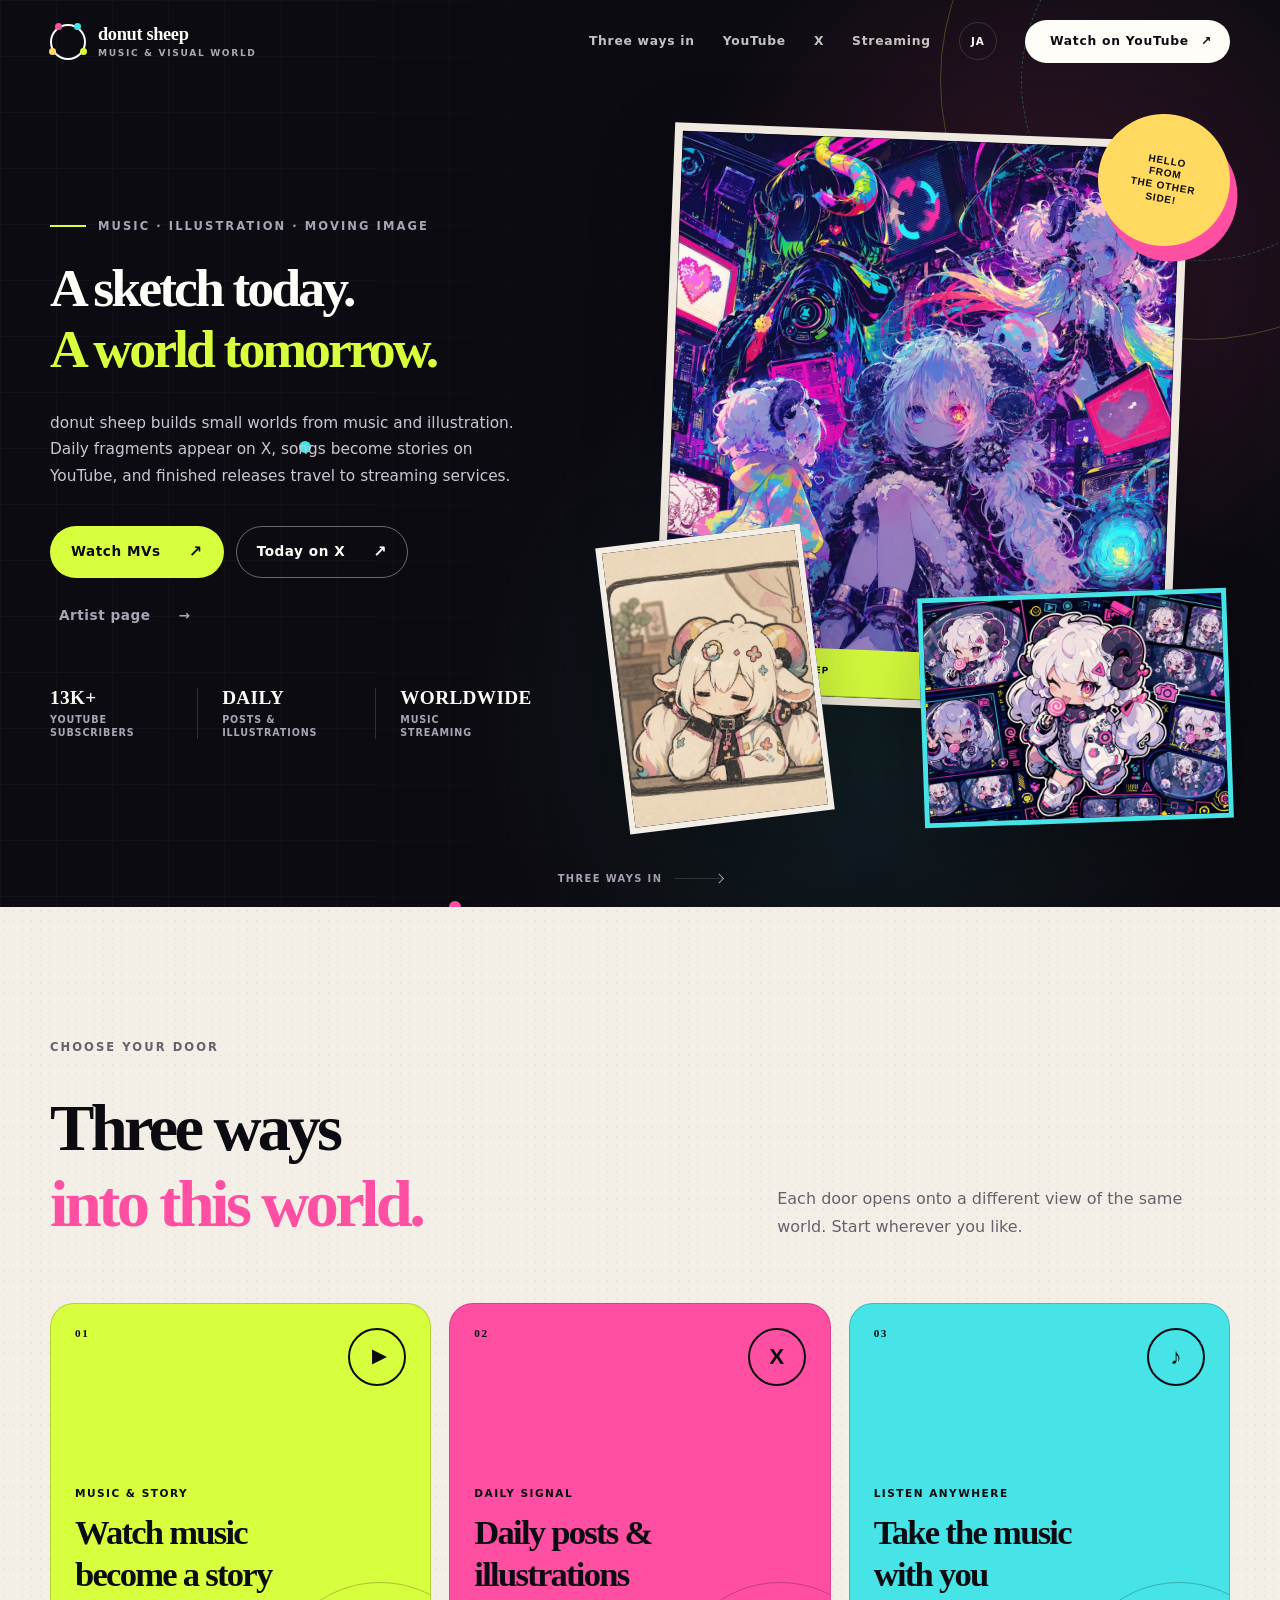
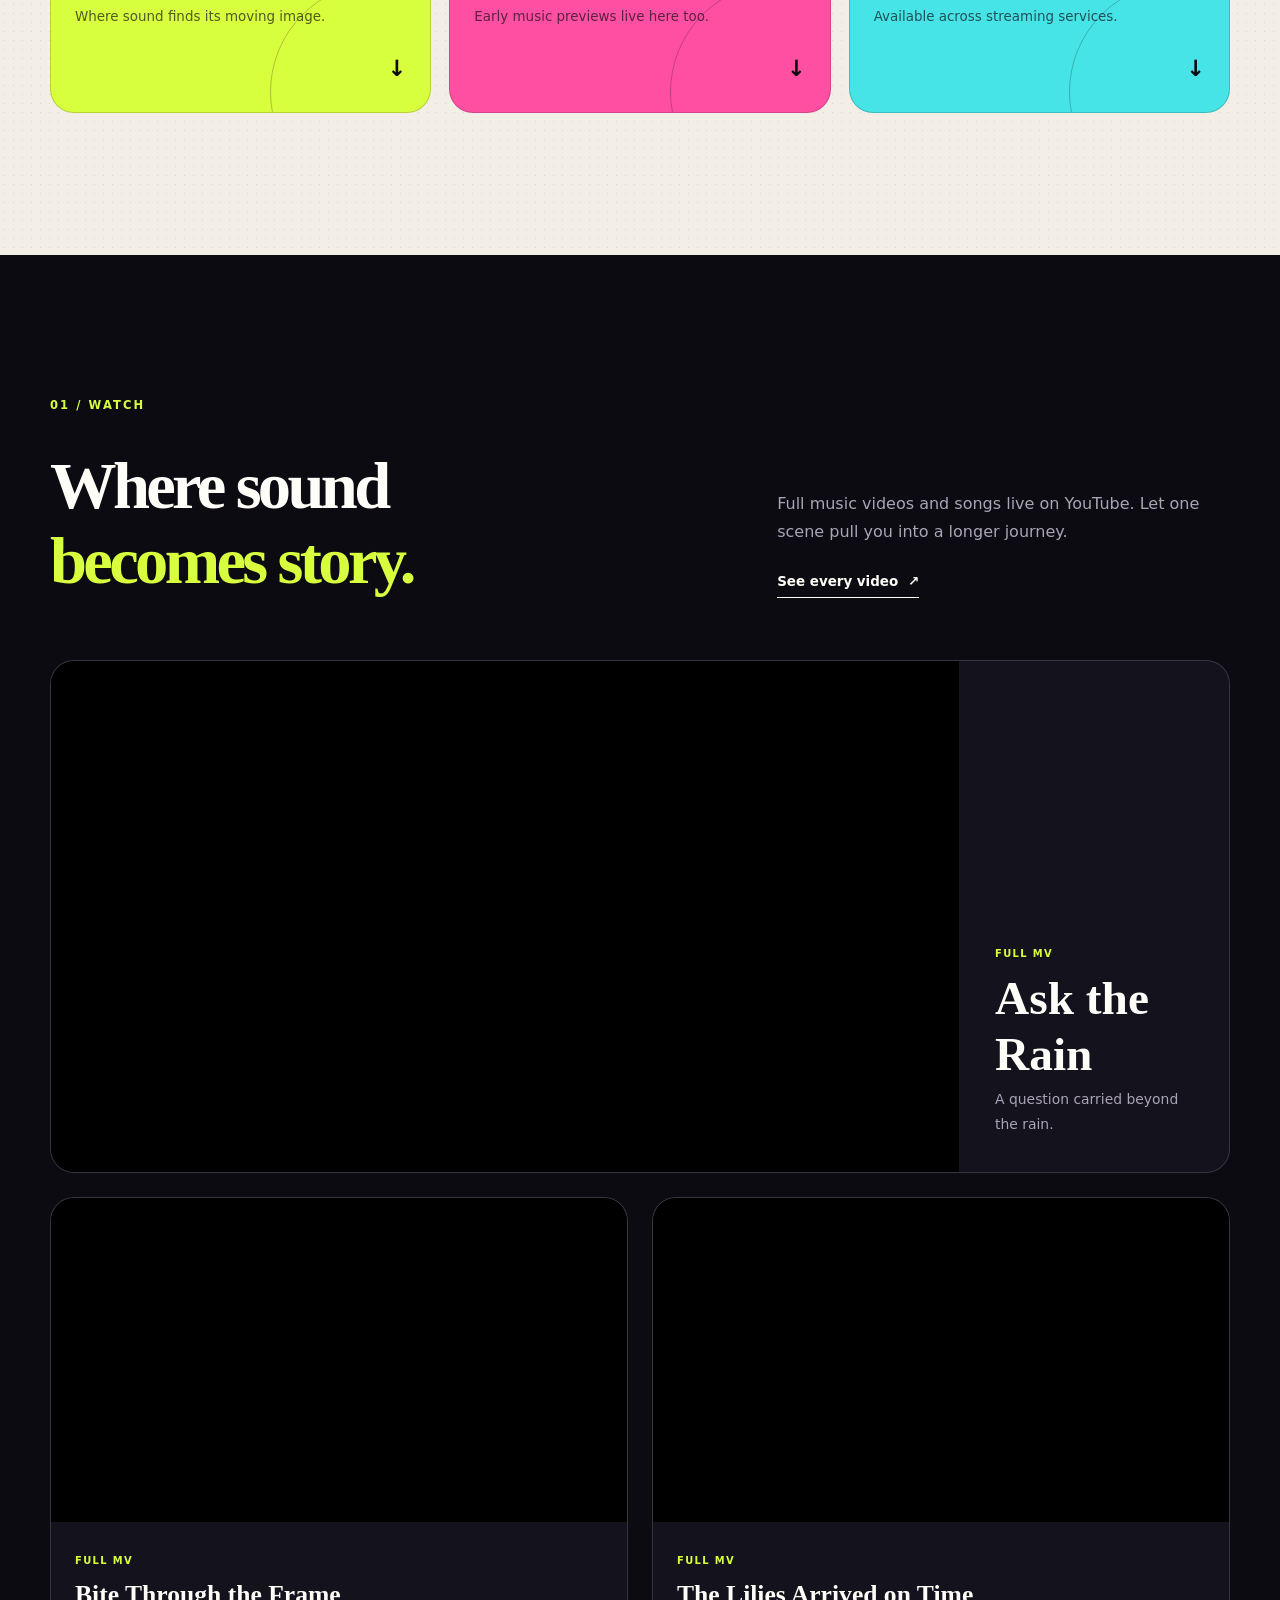
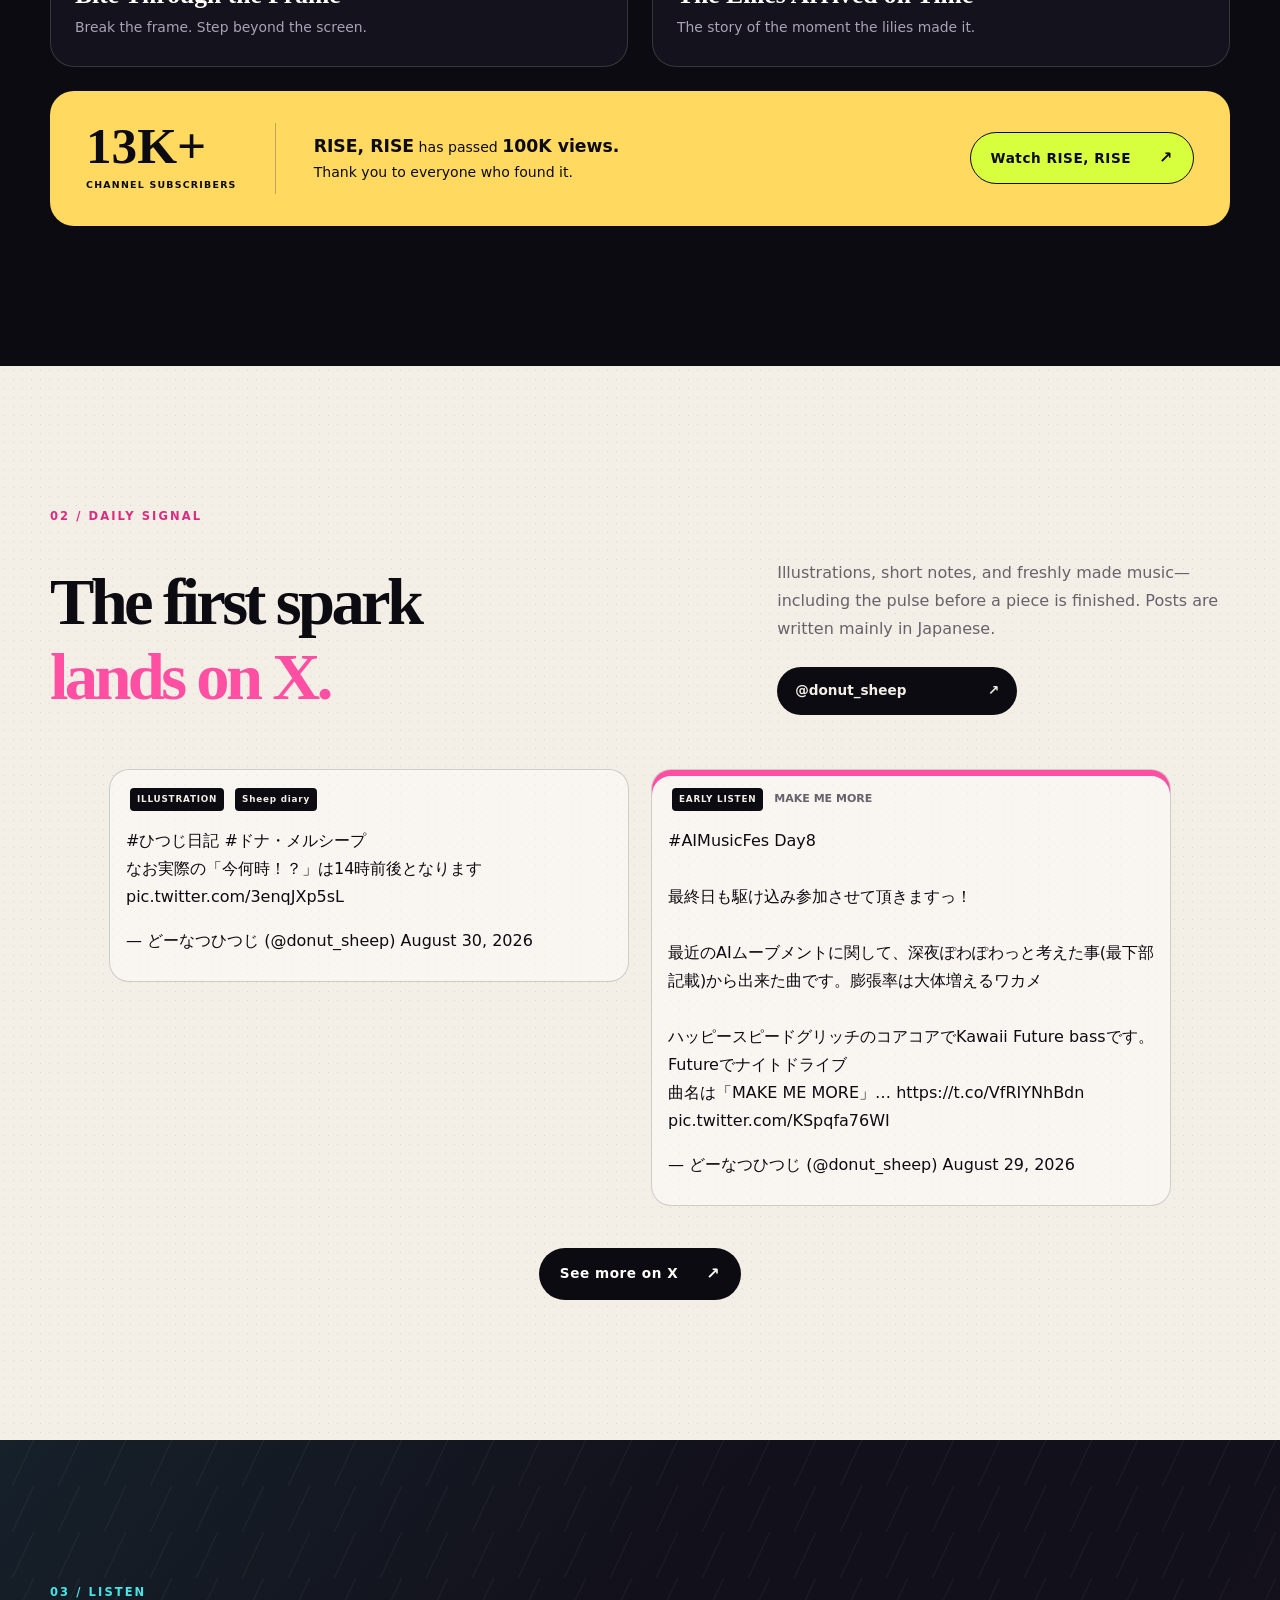
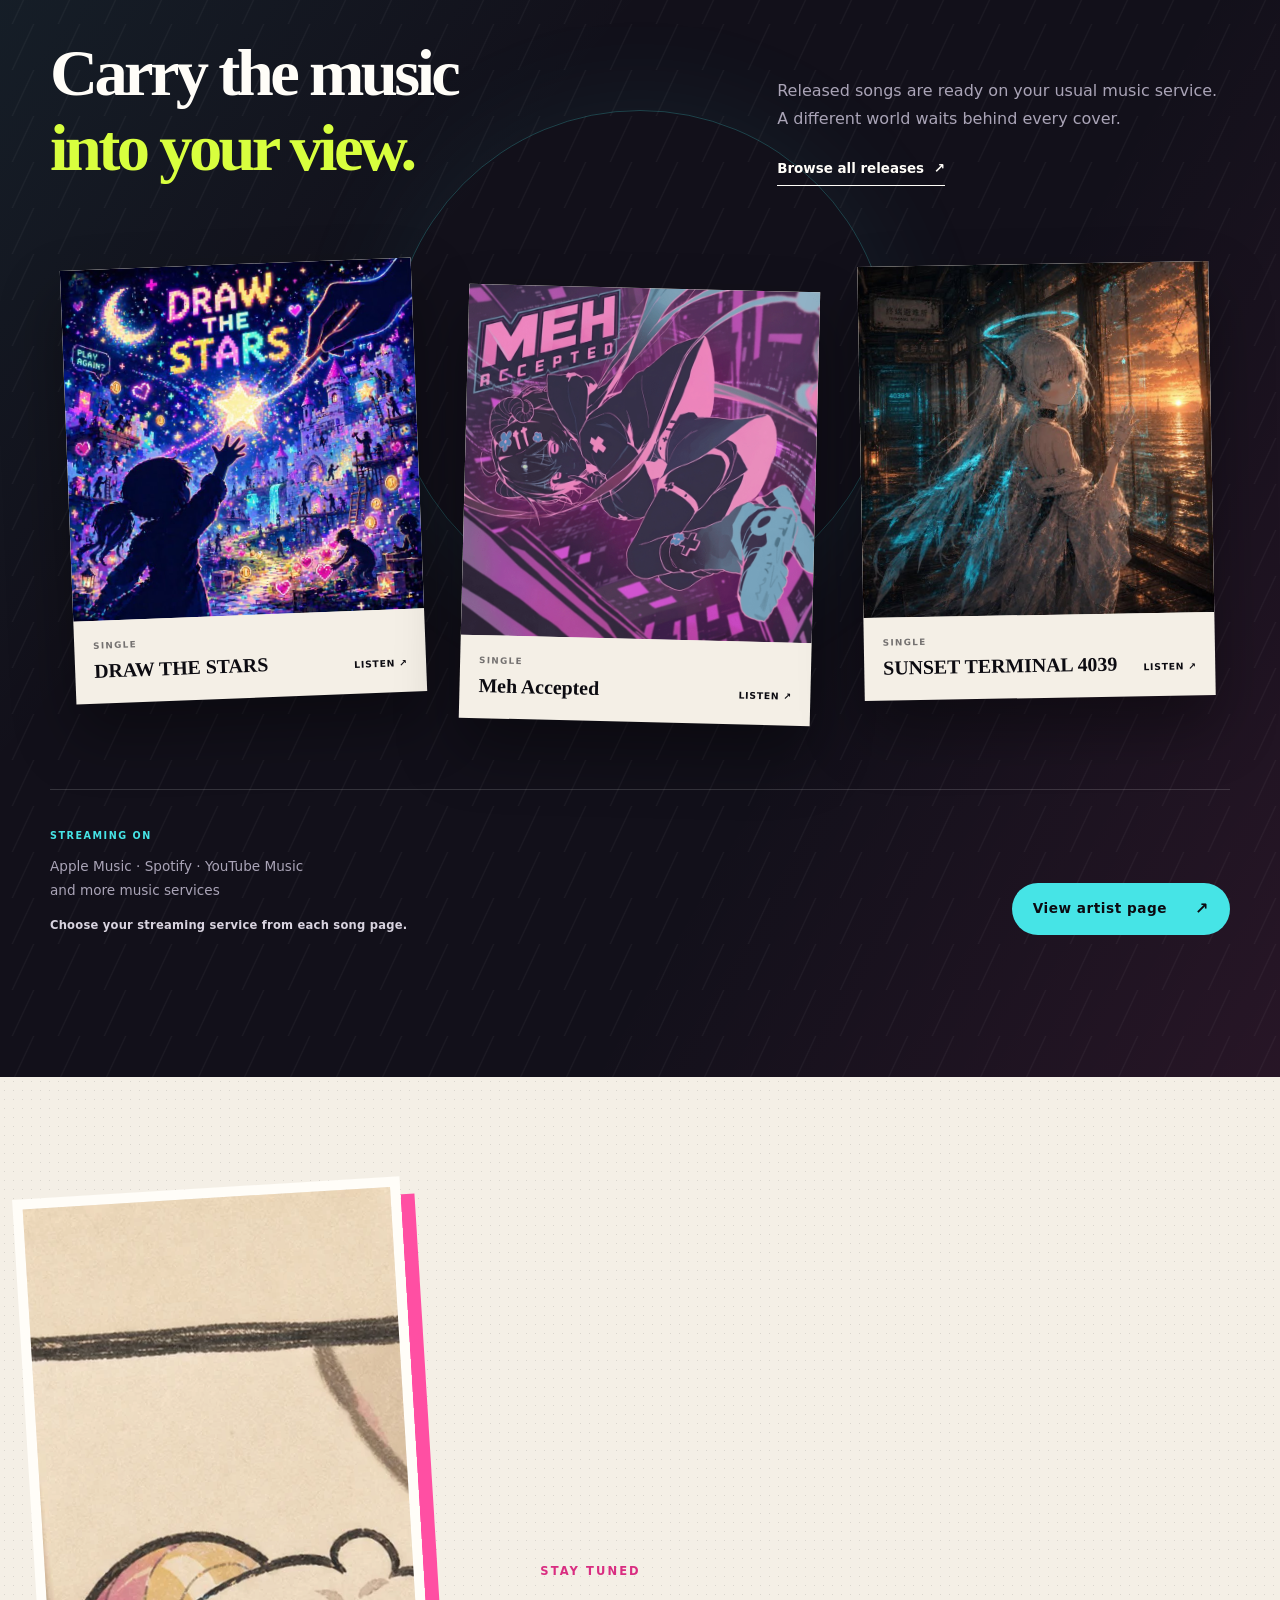
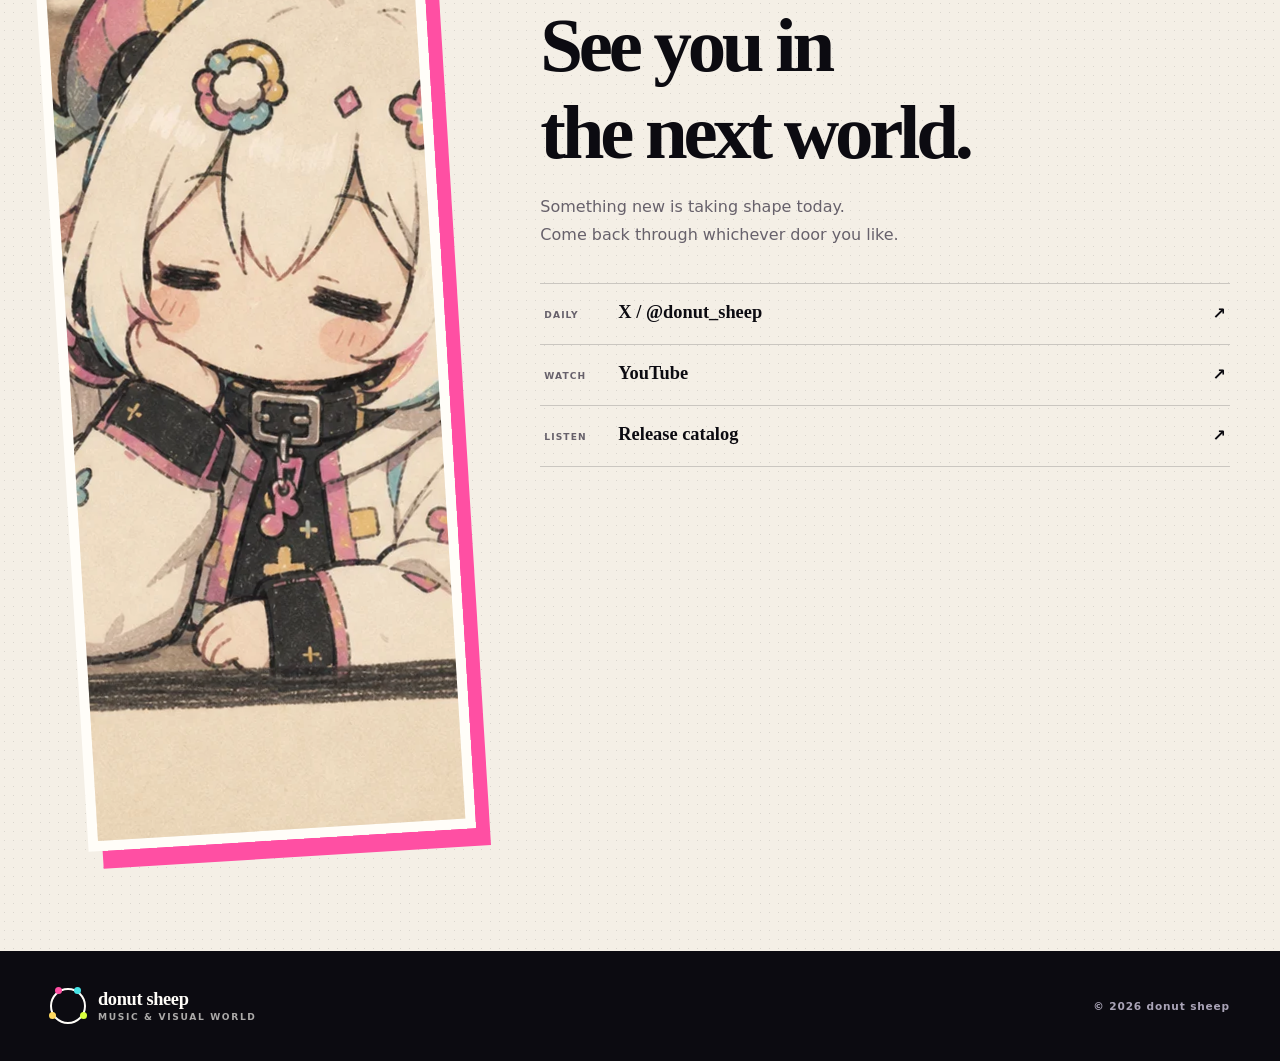
==== commit 9afd1543: "feat: unify bilingual landing page and install Google tag" ====
--- a/en/index.html
+++ b/en/index.html
@@ -3,250 +3,16 @@
 <head>
   <meta charset="utf-8">
   <meta name="viewport" content="width=device-width, initial-scale=1">
-  <meta name="theme-color" content="#0b0a10">
-  <meta name="description" content="The permanent portal for donut sheep: daily illustrations and early music on X, music videos on YouTube, and released songs across streaming services.">
-  <meta property="og:type" content="website">
-  <meta property="og:locale" content="en_US">
-  <meta property="og:locale:alternate" content="ja_JP">
-  <meta property="og:site_name" content="donut sheep">
-  <meta property="og:title" content="donut sheep — A sketch today. A world tomorrow.">
-  <meta property="og:description" content="Illustration, music videos, and streaming releases. Three ways into the world of donut sheep.">
-  <meta property="og:url" content="https://donut-hitsuji.github.io/donut-sheep-activity-repo/en/">
-  <meta property="og:image" content="https://donut-hitsuji.github.io/donut-sheep-activity-repo/assets/dona/dona-multiverse.webp">
-  <meta name="twitter:card" content="summary_large_image">
-  <meta name="twitter:title" content="donut sheep — A sketch today. A world tomorrow.">
-  <meta name="twitter:description" content="X, YouTube, and music streaming. Three ways into the world of donut sheep.">
-  <meta name="twitter:image" content="https://donut-hitsuji.github.io/donut-sheep-activity-repo/assets/dona/dona-multiverse.webp">
-  <link rel="canonical" href="https://donut-hitsuji.github.io/donut-sheep-activity-repo/en/">
-  <link rel="alternate" hreflang="ja" href="https://donut-hitsuji.github.io/donut-sheep-activity-repo/">
-  <link rel="alternate" hreflang="en" href="https://donut-hitsuji.github.io/donut-sheep-activity-repo/en/">
-  <link rel="alternate" hreflang="x-default" href="https://donut-hitsuji.github.io/donut-sheep-activity-repo/">
-  <link rel="icon" href="../favicon.ico">
-  <link rel="preload" href="../assets/dona/dona-multiverse.webp" as="image">
-  <link rel="stylesheet" href="../assets/landing.css">
-  <script src="../assets/landing.js" defer></script>
-  <script type="application/ld+json">
-  {
-    "@context": "https://schema.org",
-    "@type": "MusicGroup",
-    "name": "donut sheep",
-    "alternateName": "どーなつひつじ",
-    "url": "https://donut-hitsuji.github.io/donut-sheep-activity-repo/en/",
-    "image": "https://donut-hitsuji.github.io/donut-sheep-activity-repo/assets/dona/dona-multiverse.webp",
-    "sameAs": [
-      "https://x.com/donut_sheep",
-      "https://www.youtube.com/@donutsheep_music",
-      "https://www.tunecore.co.jp/artists/donut_hitsuji"
-    ]
-  }
+  <meta name="robots" content="noindex">
+  <link rel="canonical" href="https://donut-hitsuji.github.io/donut-sheep-activity-repo/">
+  <script>
+    try { window.localStorage.setItem('donut-sheep-language', 'en'); } catch (_) {}
+    window.location.replace('../');
   </script>
-  <title>donut sheep — A sketch today. A world tomorrow.</title>
+  <noscript><meta http-equiv="refresh" content="0; url=../"></noscript>
+  <title>Moving to donut sheep</title>
 </head>
-<body class="lang-en">
-  <a class="skip-link" href="#main">Skip to content</a>
-
-  <header class="site-header" data-header>
-    <div class="nav-shell">
-      <a class="brand" href="#top" aria-label="Back to the donut sheep home page">
-        <span class="brand-mark" aria-hidden="true"><span></span></span>
-        <span class="brand-copy"><strong>donut sheep</strong><small>MUSIC &amp; VISUAL WORLD</small></span>
-      </a>
-      <button class="nav-toggle" type="button" aria-label="Open menu" aria-expanded="false" aria-controls="site-nav" data-nav-toggle>
-        <span></span><span></span>
-      </button>
-      <nav class="site-nav" id="site-nav" data-nav>
-        <a href="#channels">Three ways in</a>
-        <a href="#youtube">YouTube</a>
-        <a href="#x-feed">X</a>
-        <a href="#streaming">Streaming</a>
-        <a class="language-switch" href="../" lang="ja" hreflang="ja" aria-label="日本語版を見る">JA</a>
-        <a class="nav-cta" href="https://www.youtube.com/@donutsheep_music" target="_blank" rel="noopener">Watch on YouTube <span aria-hidden="true">↗</span></a>
-      </nav>
-    </div>
-  </header>
-
-  <main id="main">
-    <section class="hero" id="top">
-      <div class="hero-noise" aria-hidden="true"></div>
-      <div class="hero-shell">
-        <div class="hero-copy">
-          <p class="eyebrow"><span></span> MUSIC · ILLUSTRATION · MOVING IMAGE</p>
-          <h1><span>A sketch today.</span><br><em>A world tomorrow.</em></h1>
-          <p class="hero-lead">donut sheep builds small worlds from music and illustration. Daily fragments appear on X, songs become stories on YouTube, and finished releases travel to streaming services.</p>
-          <div class="hero-actions">
-            <a class="button button-primary" href="https://www.youtube.com/@donutsheep_music" target="_blank" rel="noopener"><span>Watch MVs</span><b aria-hidden="true">↗</b></a>
-            <a class="button button-outline" href="https://x.com/donut_sheep" target="_blank" rel="noopener"><span>Today on X</span><b aria-hidden="true">↗</b></a>
-            <a class="button button-text" href="https://www.tunecore.co.jp/artists/donut_hitsuji" target="_blank" rel="noopener">Listen now <span aria-hidden="true">→</span></a>
-          </div>
-          <dl class="hero-facts" aria-label="At a glance">
-            <div><dt>13K+</dt><dd>YouTube subscribers</dd></div>
-            <div><dt>DAILY</dt><dd>posts &amp; illustrations</dd></div>
-            <div><dt>WORLDWIDE</dt><dd>music streaming</dd></div>
-          </dl>
-        </div>
-
-        <div class="hero-collage" aria-label="Illustration gallery featuring Dona Mer-Sheep">
-          <figure class="collage-main">
-            <img src="../assets/dona/dona-multiverse.webp" width="1254" height="1254" alt="Dona Mer-Sheep in a vivid cyber world">
-            <figcaption><span>DONA / DONA MER-SHEEP</span><b>THE SIGNAL IS ON</b></figcaption>
-          </figure>
-          <figure class="collage-note">
-            <img src="../assets/dona/dona-note.webp" width="1254" height="1254" alt="A sleepy Dona Mer-Sheep leaning inside a notebook frame" loading="lazy">
-          </figure>
-          <figure class="collage-signal">
-            <img src="../assets/dona/dona-signal.webp" width="1536" height="1024" alt="Dona Mer-Sheep offering candy from inside a wall of monitors" loading="lazy">
-          </figure>
-          <p class="collage-sticker" aria-hidden="true">HELLO<br>FROM<br>THE OTHER<br>SIDE!</p>
-        </div>
-      </div>
-      <a class="scroll-cue" href="#channels"><span>THREE WAYS IN</span><i aria-hidden="true"></i></a>
-    </section>
-
-    <section class="channels paper-section" id="channels">
-      <div class="section-shell">
-        <header class="section-heading section-heading-dark">
-          <p class="kicker">CHOOSE YOUR DOOR</p>
-          <h2>Three ways<br><em>into this world.</em></h2>
-          <p>Each door opens onto a different view of the same world. Start wherever you like.</p>
-        </header>
-        <div class="channel-grid">
-          <a class="channel-card channel-youtube" href="#youtube">
-            <span class="channel-number">01</span>
-            <span class="channel-icon channel-icon-play" aria-hidden="true">▶</span>
-            <span class="channel-body"><small>MUSIC &amp; STORY</small><strong>Watch music<br>become a story</strong><em>Where sound finds its moving image.</em></span>
-            <b class="channel-arrow" aria-hidden="true">↓</b>
-          </a>
-          <a class="channel-card channel-x" href="#x-feed">
-            <span class="channel-number">02</span>
-            <span class="channel-icon" aria-hidden="true">X</span>
-            <span class="channel-body"><small>DAILY SIGNAL</small><strong>Daily posts &amp;<br>illustrations</strong><em>Early music previews live here too.</em></span>
-            <b class="channel-arrow" aria-hidden="true">↓</b>
-          </a>
-          <a class="channel-card channel-stream" href="#streaming">
-            <span class="channel-number">03</span>
-            <span class="channel-icon" aria-hidden="true">♪</span>
-            <span class="channel-body"><small>LISTEN ANYWHERE</small><strong>Take the music<br>with you</strong><em>Available across streaming services.</em></span>
-            <b class="channel-arrow" aria-hidden="true">↓</b>
-          </a>
-        </div>
-      </div>
-    </section>
-
-    <section class="youtube-section dark-section" id="youtube">
-      <div class="section-shell">
-        <header class="section-heading">
-          <p class="kicker kicker-lime">01 / WATCH</p>
-          <h2>Where sound<br><em>becomes story.</em></h2>
-          <div class="heading-side">
-            <p>Full music videos and songs live on YouTube. Let one scene pull you into a longer journey.</p>
-            <a class="text-link" href="https://www.youtube.com/@donutsheep_music/videos" target="_blank" rel="noopener">See every video <span aria-hidden="true">↗</span></a>
-          </div>
-        </header>
-
-        <div class="video-grid">
-          <article class="video-card video-card-featured">
-            <div class="video-frame"><iframe src="https://www.youtube-nocookie.com/embed/Y2SA6tWMG5c?rel=0" title="Ask the Rain music video" loading="lazy" allow="accelerometer; autoplay; clipboard-write; encrypted-media; gyroscope; picture-in-picture; web-share" referrerpolicy="strict-origin-when-cross-origin" allowfullscreen></iframe></div>
-            <div class="video-meta"><span>FULL MV</span><h3>Ask the Rain</h3><p>A question carried beyond the rain.</p></div>
-          </article>
-          <article class="video-card">
-            <div class="video-frame"><iframe src="https://www.youtube-nocookie.com/embed/vw3xwQUsNaE?rel=0" title="Bite Through the Frame music video" loading="lazy" allow="accelerometer; autoplay; clipboard-write; encrypted-media; gyroscope; picture-in-picture; web-share" referrerpolicy="strict-origin-when-cross-origin" allowfullscreen></iframe></div>
-            <div class="video-meta"><span>FULL MV</span><h3>Bite Through the Frame</h3><p>Break the frame. Step beyond the screen.</p></div>
-          </article>
-          <article class="video-card">
-            <div class="video-frame"><iframe src="https://www.youtube-nocookie.com/embed/_NtpHbxjMN4?rel=0" title="The Lilies Arrived on Time music video" loading="lazy" allow="accelerometer; autoplay; clipboard-write; encrypted-media; gyroscope; picture-in-picture; web-share" referrerpolicy="strict-origin-when-cross-origin" allowfullscreen></iframe></div>
-            <div class="video-meta"><span>FULL MV</span><h3>The Lilies Arrived on Time</h3><p>The story of the moment the lilies made it.</p></div>
-          </article>
-        </div>
-
-        <div class="youtube-proof">
-          <div><strong>13K+</strong><span>CHANNEL SUBSCRIBERS</span></div>
-          <p><strong>RISE, RISE</strong> has passed <strong>100K views.</strong><br>Thank you to everyone who found it.</p>
-          <a class="button button-lime" href="https://www.youtube.com/watch?v=GRh164k-OS8" target="_blank" rel="noopener"><span>Watch RISE, RISE</span><b aria-hidden="true">↗</b></a>
-        </div>
-      </div>
-    </section>
-
-    <section class="x-section paper-section" id="x-feed">
-      <div class="section-shell">
-        <header class="section-heading section-heading-dark x-heading">
-          <p class="kicker kicker-pink">02 / DAILY SIGNAL</p>
-          <h2>The first spark<br><em>lands on X.</em></h2>
-          <div class="heading-side">
-            <p>Illustrations, short notes, and freshly made music—including the pulse before a piece is finished. Posts are written mainly in Japanese.</p>
-            <a class="account-chip" href="https://x.com/donut_sheep" target="_blank" rel="noopener"><span>@donut_sheep</span><b aria-hidden="true">↗</b></a>
-          </div>
-        </header>
-
-        <div class="x-post-grid">
-          <article class="x-post-card">
-            <p class="post-label"><span>ILLUSTRATION</span> Sheep diary</p>
-            <blockquote class="twitter-tweet" data-dnt="true" data-theme="light" data-lang="en"><p lang="ja" dir="ltr"><a href="https://x.com/hashtag/%E3%81%B2%E3%81%A4%E3%81%98%E6%97%A5%E8%A8%98?src=hash&amp;ref_src=twsrc%5Etfw">#ひつじ日記</a> <a href="https://x.com/hashtag/%E3%83%89%E3%83%8A%E3%83%BB%E3%83%A1%E3%83%AB%E3%82%B7%E3%83%BC%E3%83%97?src=hash&amp;ref_src=twsrc%5Etfw">#ドナ・メルシープ</a><br>なお実際の「今何時！？」は14時前後となります <a href="https://t.co/3enqJXp5sL">pic.twitter.com/3enqJXp5sL</a></p>&mdash; どーなつひつじ (@donut_sheep) <a href="https://x.com/donut_sheep/status/2093960059017724101?ref_src=twsrc%5Etfw">August 30, 2026</a></blockquote>
-          </article>
-          <article class="x-post-card x-post-card-accent">
-            <p class="post-label"><span>EARLY LISTEN</span> MAKE ME MORE</p>
-            <blockquote class="twitter-tweet" data-dnt="true" data-theme="light" data-lang="en"><p lang="ja" dir="ltr"><a href="https://x.com/hashtag/AIMusicFes?src=hash&amp;ref_src=twsrc%5Etfw">#AIMusicFes</a> Day8<br><br>最終日も駆け込み参加させて頂きますっ！<br><br>最近のAIムーブメントに関して、深夜ぽわぽわっと考えた事(最下部記載)から出来た曲です。膨張率は大体増えるワカメ<br><br>ハッピースピードグリッチのコアコアでKawaii Future bassです。Futureでナイトドライブ<br>曲名は「MAKE ME MORE」… <a href="https://t.co/VfRIYNhBdn">https://t.co/VfRIYNhBdn</a> <a href="https://t.co/KSpqfa76WI">pic.twitter.com/KSpqfa76WI</a></p>&mdash; どーなつひつじ (@donut_sheep) <a href="https://x.com/donut_sheep/status/2093715077937664125?ref_src=twsrc%5Etfw">August 29, 2026</a></blockquote>
-          </article>
-        </div>
-        <p class="section-center-link"><a class="button button-dark" href="https://x.com/donut_sheep" target="_blank" rel="noopener"><span>See more on X</span><b aria-hidden="true">↗</b></a></p>
-      </div>
-    </section>
-
-    <section class="streaming-section" id="streaming">
-      <div class="streaming-glow" aria-hidden="true"></div>
-      <div class="section-shell">
-        <header class="section-heading">
-          <p class="kicker kicker-cyan">03 / LISTEN</p>
-          <h2>Carry the music<br><em>into your view.</em></h2>
-          <div class="heading-side">
-            <p>Released songs are ready on your usual music service. A different world waits behind every cover.</p>
-            <a class="text-link" href="https://www.tunecore.co.jp/artists/donut_hitsuji" target="_blank" rel="noopener">Browse all releases <span aria-hidden="true">↗</span></a>
-          </div>
-        </header>
-
-        <div class="release-grid">
-          <a class="release-card release-card-a" href="https://linkco.re/8hcnBE9p?lang=ja" target="_blank" rel="noopener">
-            <span class="release-art"><img src="../assets/release-art/OLAK5uy_k2lK2apXVspgNfrH7mbXwImaehf9rbJa4.jpg" width="600" height="600" alt="LAST BIT PRAYER cover art" loading="lazy"></span>
-            <span class="release-copy"><small>SINGLE</small><strong>LAST BIT PRAYER</strong><em>LISTEN ↗</em></span>
-          </a>
-          <a class="release-card release-card-b" href="https://linkco.re/3hMCvhb0?lang=ja" target="_blank" rel="noopener">
-            <span class="release-art"><img src="../assets/release-art/OLAK5uy_lbgqALKTdUGuzrY-7KMrXE81p32pK1Hj0.jpg" width="600" height="600" alt="水星のパジャマ cover art" loading="lazy"></span>
-            <span class="release-copy"><small>SINGLE</small><strong>水星のパジャマ</strong><em>LISTEN ↗</em></span>
-          </a>
-          <a class="release-card release-card-c" href="https://linkco.re/1Mv2DfB9?lang=ja" target="_blank" rel="noopener">
-            <span class="release-art"><img src="../assets/release-art/OLAK5uy_kS2SrZ3tnEMLHogoIgh3OvYpsSu4DKW_o.jpg" width="600" height="600" alt="SUNSET TERMINAL 4039 cover art" loading="lazy"></span>
-            <span class="release-copy"><small>SINGLE</small><strong>SUNSET TERMINAL 4039</strong><em>LISTEN ↗</em></span>
-          </a>
-        </div>
-
-        <div class="store-cta">
-          <div><span>STREAMING ON</span><p>Apple Music · Spotify · YouTube Music<br>and more music services</p></div>
-          <a class="button button-cyan" href="https://www.tunecore.co.jp/artists/donut_hitsuji" target="_blank" rel="noopener"><span>Choose a music service</span><b aria-hidden="true">↗</b></a>
-        </div>
-      </div>
-    </section>
-
-    <section class="closing paper-section">
-      <div class="closing-shell">
-        <img class="closing-dona" src="../assets/dona/dona-note.webp" width="1254" height="1254" alt="Dona Mer-Sheep looking toward the viewer" loading="lazy">
-        <div class="closing-copy">
-          <p class="kicker kicker-pink">STAY TUNED</p>
-          <h2>See you in<br>the next world.</h2>
-          <p>Something new is taking shape today.<br>Come back through whichever door you like.</p>
-          <div class="closing-links">
-            <a href="https://x.com/donut_sheep" target="_blank" rel="noopener"><span><small>DAILY</small><strong>X / @donut_sheep</strong></span><b>↗</b></a>
-            <a href="https://www.youtube.com/@donutsheep_music" target="_blank" rel="noopener"><span><small>WATCH</small><strong>YouTube</strong></span><b>↗</b></a>
-            <a href="https://www.tunecore.co.jp/artists/donut_hitsuji" target="_blank" rel="noopener"><span><small>LISTEN</small><strong>Music stores</strong></span><b>↗</b></a>
-          </div>
-        </div>
-      </div>
-    </section>
-  </main>
-
-  <footer class="site-footer">
-    <a class="brand footer-brand" href="#top"><span class="brand-mark" aria-hidden="true"><span></span></span><span class="brand-copy"><strong>donut sheep</strong><small>MUSIC &amp; VISUAL WORLD</small></span></a>
-    <p>© <span data-year></span> donut sheep</p>
-  </footer>
-
-  <script async src="https://platform.twitter.com/widgets.js" charset="utf-8"></script>
+<body>
+  <p><a href="../">Continue to the donut sheep home page</a></p>
 </body>
 </html>
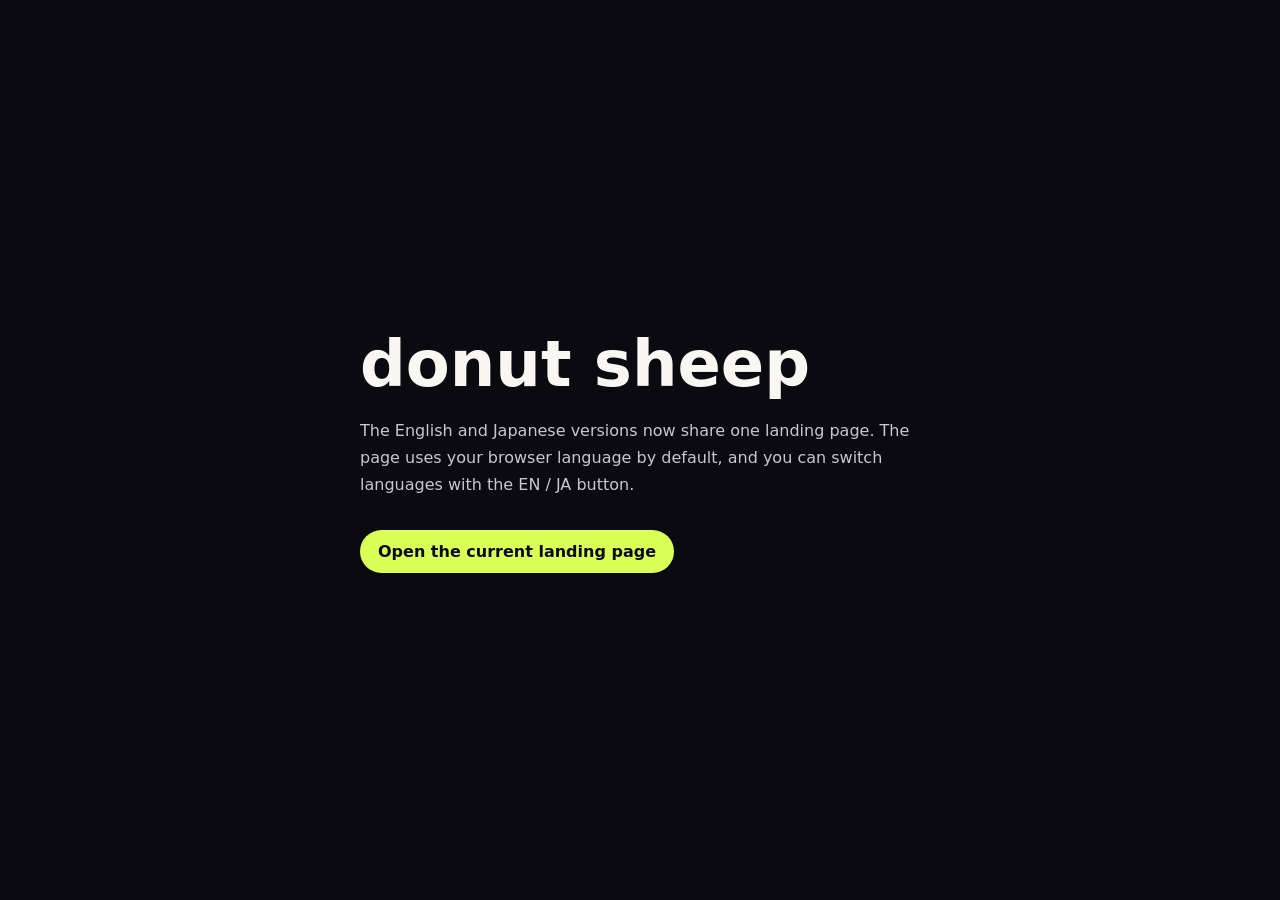
==== commit e09bce4d: "fix: remove automatic landing-page redirects" ====
--- a/en/index.html
+++ b/en/index.html
@@ -3,16 +3,43 @@
 <head>
   <meta charset="utf-8">
   <meta name="viewport" content="width=device-width, initial-scale=1">
-  <meta name="robots" content="noindex">
+  <meta name="robots" content="noindex, follow">
   <link rel="canonical" href="https://donut-hitsuji.github.io/donut-sheep-activity-repo/">
-  <script>
-    try { window.localStorage.setItem('donut-sheep-language', 'en'); } catch (_) {}
-    window.location.replace('../');
-  </script>
-  <noscript><meta http-equiv="refresh" content="0; url=../"></noscript>
-  <title>Moving to donut sheep</title>
+  <meta name="theme-color" content="#0b0a10">
+  <title>donut sheep — English access</title>
+  <style>
+    :root { color-scheme: dark; }
+    * { box-sizing: border-box; }
+    body {
+      min-height: 100vh;
+      margin: 0;
+      display: grid;
+      place-items: center;
+      padding: 24px;
+      background: #0b0a10;
+      color: #f8f7f2;
+      font-family: system-ui, sans-serif;
+    }
+    main { max-width: 560px; }
+    h1 { margin: 0 0 16px; font-size: clamp(2rem, 8vw, 4rem); }
+    p { color: #c9c6d0; line-height: 1.7; }
+    a {
+      display: inline-block;
+      margin-top: 16px;
+      padding: 12px 18px;
+      border-radius: 999px;
+      background: #d9ff57;
+      color: #0b0a10;
+      font-weight: 700;
+      text-decoration: none;
+    }
+  </style>
 </head>
 <body>
-  <p><a href="../">Continue to the donut sheep home page</a></p>
+  <main>
+    <h1>donut sheep</h1>
+    <p>The English and Japanese versions now share one landing page. The page uses your browser language by default, and you can switch languages with the EN / JA button.</p>
+    <a href="../" lang="en">Open the current landing page</a>
+  </main>
 </body>
 </html>
